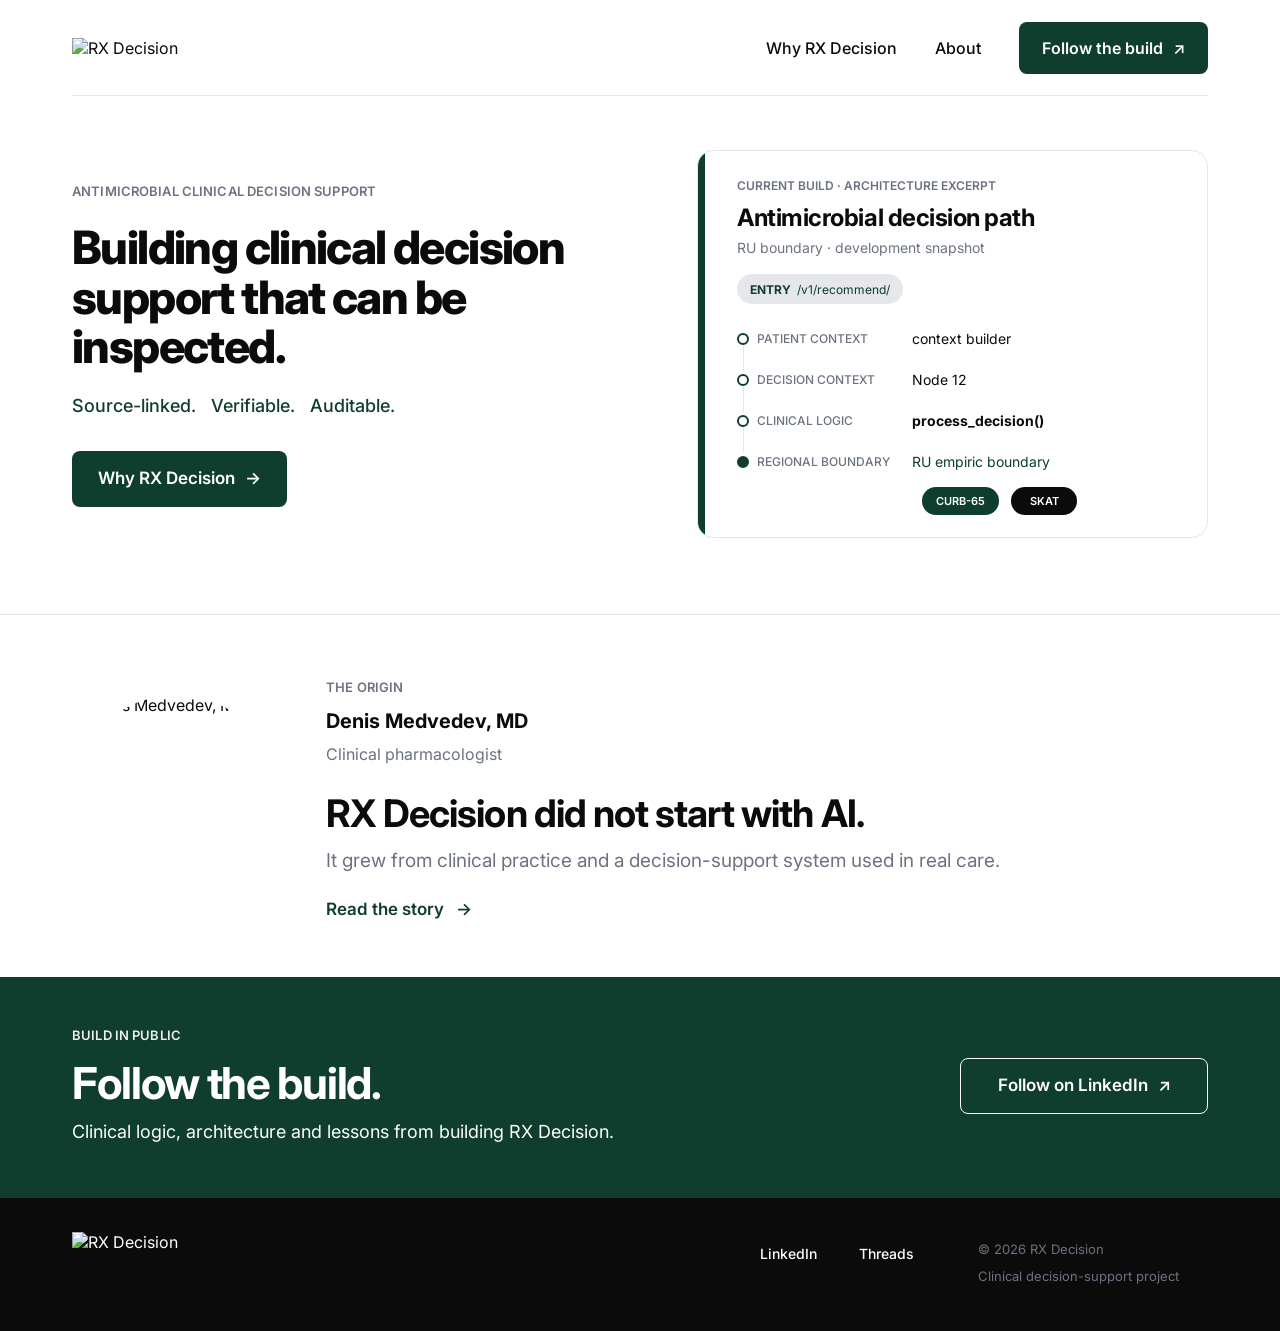
==== index.html @ 5f6d4b1d "fix: wire launch assets for initial Pages deployment" ====
<!doctype html>
<html lang="en">
<head>
  <meta charset="utf-8">
  <meta name="viewport" content="width=device-width, initial-scale=1">
  <title>RX Decision — Antimicrobial Clinical Decision Support</title>
  <meta name="description" content="RX Decision is an antimicrobial clinical decision-support project designed around source-linked, verifiable and auditable clinical logic.">
  <meta name="theme-color" content="#0F3D2E">
  <meta name="robots" content="index,follow">
  <link rel="canonical" href="https://rxdecision.com/">
  <link rel="icon" type="image/svg+xml" href="/assets/favicon.svg">
  <link rel="preconnect" href="https://fonts.googleapis.com">
  <link rel="preconnect" href="https://fonts.gstatic.com" crossorigin>
  <link href="https://fonts.googleapis.com/css2?family=Inter:wght@400;500;600;700;800&display=swap" rel="stylesheet">

  <meta property="og:type" content="website">
  <meta property="og:url" content="https://rxdecision.com/">
  <meta property="og:title" content="RX Decision — Antimicrobial Clinical Decision Support">
  <meta property="og:description" content="Building clinical decision support that can be inspected.">
  <meta name="twitter:card" content="summary">
  <meta name="twitter:title" content="RX Decision">
  <meta name="twitter:description" content="Building clinical decision support that can be inspected.">

  <link rel="stylesheet" href="/styles.css">
</head>
<body>
  <header class="site-header">
    <div class="shell header-inner">
      <a class="brand" href="#top" aria-label="RX Decision home">
        <img src="https://www.figma.com/api/mcp/asset/f1a12586-99de-4b91-afa8-40fd42693d50.svg" alt="RX Decision">
      </a>

      <nav class="desktop-nav" aria-label="Primary navigation">
        <a href="#origin">Why RX Decision</a>
        <a href="#origin">About</a>
        <a class="button button-primary button-nav" href="#follow">Follow the build <span aria-hidden="true">↗</span></a>
      </nav>

      <button class="menu-toggle" type="button" aria-controls="mobile-menu" aria-expanded="false" aria-label="Open menu">
        <span></span><span></span><span></span>
      </button>
    </div>
    <div id="mobile-menu" class="mobile-menu" hidden>
      <a href="#origin">Why RX Decision</a>
      <a href="#origin">About</a>
      <a href="#follow">Follow the build ↗</a>
    </div>
  </header>

  <main id="top">
    <section class="hero">
      <div class="shell hero-grid">
        <div class="hero-copy">
          <p class="eyebrow">ANTIMICROBIAL CLINICAL DECISION SUPPORT</p>
          <h1>Building clinical decision support that can be inspected.</h1>
          <p class="hero-support">Source-linked. <span>Verifiable.</span> <span>Auditable.</span></p>
          <a class="button button-primary" href="#origin">Why RX Decision <span aria-hidden="true">→</span></a>
        </div>

        <aside id="artifact" class="artifact" aria-label="Current build architecture excerpt">
          <div class="artifact-rail" aria-hidden="true"></div>
          <div class="artifact-content">
            <p class="artifact-label">CURRENT BUILD · ARCHITECTURE EXCERPT</p>
            <h2>Antimicrobial decision path</h2>
            <p class="artifact-meta">RU boundary · development snapshot</p>
            <div class="entry-pill"><strong>ENTRY</strong>&nbsp; /v1/recommend/</div>

            <ol class="trace-list">
              <li>
                <span class="trace-dot"></span>
                <span class="trace-key">PATIENT CONTEXT</span>
                <span class="trace-value">context builder</span>
              </li>
              <li>
                <span class="trace-dot"></span>
                <span class="trace-key">DECISION CONTEXT</span>
                <span class="trace-value">Node 12</span>
              </li>
              <li>
                <span class="trace-dot"></span>
                <span class="trace-key">CLINICAL LOGIC</span>
                <span class="trace-value"><strong>process_decision()</strong></span>
              </li>
              <li>
                <span class="trace-dot trace-dot-solid"></span>
                <span class="trace-key">REGIONAL BOUNDARY</span>
                <span class="trace-value trace-value-green">RU empiric boundary</span>
              </li>
            </ol>

            <div class="artifact-tags" aria-label="Clinical logic modules">
              <span class="tag tag-green">CURB-65</span>
              <span class="tag tag-black">SKAT</span>
            </div>
          </div>
        </aside>
      </div>
    </section>

    <section id="origin" class="origin-section">
      <div class="shell origin-grid">
        <div class="portrait-wrap">
          <img src="https://www.figma.com/api/mcp/asset/ad87dbd6-f100-4528-9f9c-fde5d74a8b4c.png" alt="Denis Medvedev, MD" class="portrait">
        </div>
        <div class="origin-copy">
          <p class="eyebrow">THE ORIGIN</p>
          <p class="person-name">Denis Medvedev, MD</p>
          <p class="person-role">Clinical pharmacologist</p>
          <h2>RX Decision did not start with AI.</h2>
          <p class="origin-body">It grew from clinical practice and a decision-support system used in real care.</p>
          <a class="text-link" href="#artifact">Read the story <span aria-hidden="true">→</span></a>
        </div>
      </div>
    </section>

    <section id="follow" class="follow-section">
      <div class="shell follow-grid">
        <div>
          <p class="eyebrow eyebrow-light">BUILD IN PUBLIC</p>
          <h2>Follow the build.</h2>
          <p>Clinical logic, architecture and lessons from building RX Decision.</p>
        </div>
        <div class="follow-action">
          <a class="button button-outline" href="https://www.linkedin.com/in/drdenismedvedev" target="_blank" rel="noopener noreferrer">Follow on LinkedIn <span aria-hidden="true">↗</span></a>
        </div>
      </div>
    </section>
  </main>

  <footer class="site-footer">
    <div class="shell footer-grid">
      <a class="footer-brand" href="#top" aria-label="RX Decision home">
        <img src="https://www.figma.com/api/mcp/asset/9e793844-9903-470f-9f24-0e7042da6a22.svg" alt="RX Decision">
      </a>
      <div class="footer-links">
        <a href="https://www.linkedin.com/in/drdenismedvedev" target="_blank" rel="noopener noreferrer">LinkedIn</a>
        <a href="https://www.threads.net/@drdenismedvedev" target="_blank" rel="noopener noreferrer">Threads</a>
      </div>
      <div class="footer-meta">
        <p>© 2026 RX Decision</p>
        <p>Clinical decision-support project</p>
      </div>
    </div>
  </footer>

  <script src="/script.js"></script>
</body>
</html>
---- styles.css ----
:root {
  --green: #0F3D2E;
  --black: #0B0B0B;
  --cool-gray: #6B7280;
  --light-gray: #E5E7EB;
  --white: #FFFFFF;
  --shell: 1296px;
  --page-pad: 72px;
}

* { box-sizing: border-box; }
html { scroll-behavior: smooth; }
body {
  margin: 0;
  color: var(--black);
  background: var(--white);
  font-family: "Inter", Arial, sans-serif;
  -webkit-font-smoothing: antialiased;
  text-rendering: optimizeLegibility;
}
a { color: inherit; text-decoration: none; }
img { display: block; max-width: 100%; }
button, a { -webkit-tap-highlight-color: transparent; }

.shell {
  width: min(calc(100% - (var(--page-pad) * 2)), var(--shell));
  margin: 0 auto;
}

.site-header { background: var(--white); }
.header-inner {
  height: 96px;
  display: flex;
  align-items: center;
  justify-content: space-between;
  border-bottom: 1px solid var(--light-gray);
}
.brand img { width: 240px; height: auto; }
.desktop-nav { display: flex; align-items: center; gap: 38px; font-size: 16px; font-weight: 500; }
.desktop-nav > a:not(.button) { transition: color .2s ease; }
.desktop-nav > a:not(.button):hover { color: var(--green); }

.button {
  display: inline-flex;
  align-items: center;
  justify-content: center;
  gap: 10px;
  min-height: 56px;
  padding: 0 26px;
  border-radius: 8px;
  font-size: 17px;
  font-weight: 600;
  line-height: 1;
  transition: transform .18s ease, background .18s ease, color .18s ease, border-color .18s ease;
}
.button:hover { transform: translateY(-1px); }
.button-primary { background: var(--green); color: var(--white); }
.button-primary:hover { background: #0B3225; }
.button-nav { min-height: 52px; padding-inline: 23px; font-size: 16px; }
.button-outline { border: 1px solid var(--white); color: var(--white); min-width: 248px; }
.button-outline:hover { color: var(--green); background: var(--white); }

.menu-toggle, .mobile-menu { display: none; }

.hero { padding: 54px 0 76px; }
.hero-grid {
  display: grid;
  grid-template-columns: 1.04fr .96fr;
  gap: 72px;
  align-items: center;
}
.eyebrow {
  margin: 0 0 22px;
  color: var(--cool-gray);
  font-size: 13px;
  line-height: 20px;
  font-weight: 600;
  letter-spacing: .01em;
}
.hero-copy h1 {
  max-width: 690px;
  margin: 0 0 20px;
  font-size: clamp(46px, 3.45vw, 50px);
  line-height: 1.08;
  letter-spacing: -0.035em;
  font-weight: 800;
}
.hero-support {
  margin: 0 0 30px;
  color: var(--green);
  font-size: 18px;
  line-height: 1.6;
  font-weight: 500;
}
.hero-support span { margin-left: 10px; }

.artifact {
  position: relative;
  min-height: 330px;
  border: 1px solid var(--light-gray);
  border-radius: 16px;
  background: var(--white);
  overflow: hidden;
}
.artifact-rail { position: absolute; inset: 0 auto 0 0; width: 7px; background: var(--green); border-radius: 7px; }
.artifact-content { padding: 26px 32px 22px; margin-left: 7px; }
.artifact-label { margin: 0 0 8px; color: var(--cool-gray); font-size: 12px; line-height: 18px; font-weight: 600; }
.artifact h2 { margin: 0 0 5px; font-size: 24px; line-height: 1.25; letter-spacing: -0.02em; }
.artifact-meta { margin: 0 0 16px; color: var(--cool-gray); font-size: 14px; line-height: 20px; }
.entry-pill {
  display: inline-flex;
  align-items: center;
  min-height: 30px;
  padding: 0 13px;
  background: var(--light-gray);
  color: var(--green);
  border-radius: 999px;
  font-size: 12px;
  margin-bottom: 14px;
}
.trace-list { list-style: none; padding: 0; margin: 0; }
.trace-list li {
  position: relative;
  display: grid;
  grid-template-columns: 20px 155px 1fr;
  align-items: center;
  min-height: 41px;
}
.trace-list li:not(:last-child)::before {
  content: "";
  position: absolute;
  left: 6px;
  top: 27px;
  width: 1px;
  height: 26px;
  background: var(--light-gray);
}
.trace-dot {
  width: 12px; height: 12px;
  border: 2px solid var(--green);
  border-radius: 50%;
  background: var(--white);
}
.trace-dot-solid { background: var(--green); }
.trace-key { color: var(--cool-gray); font-size: 12px; font-weight: 500; }
.trace-value { font-size: 14px; line-height: 20px; }
.trace-value-green { color: var(--green); }
.artifact-tags { display: flex; gap: 12px; margin: 5px 0 0 185px; }
.tag { display: inline-flex; min-width: 66px; height: 28px; align-items: center; justify-content: center; padding: 0 14px; border-radius: 999px; color: #fff; font-size: 11px; font-weight: 600; }
.tag-green { background: var(--green); }
.tag-black { background: var(--black); }

.origin-section { border-top: 1px solid var(--light-gray); padding: 62px 0 56px; }
.origin-grid { display: grid; grid-template-columns: 208px 1fr; gap: 46px; align-items: center; }
.portrait { width: 208px; height: 208px; border-radius: 50%; object-fit: cover; }
.origin-copy .eyebrow { margin-bottom: 10px; }
.person-name { margin: 0 0 7px; font-size: 20px; line-height: 28px; font-weight: 700; }
.person-role { margin: 0 0 25px; color: var(--cool-gray); font-size: 16px; line-height: 24px; }
.origin-copy h2 { margin: 0 0 10px; font-size: 38px; line-height: 1.18; letter-spacing: -0.025em; }
.origin-body { margin: 0 0 22px; color: var(--cool-gray); font-size: 19px; line-height: 1.55; }
.text-link { color: var(--green); font-size: 17px; line-height: 24px; font-weight: 600; }
.text-link span { margin-left: 8px; }

.follow-section { background: var(--green); color: var(--white); padding: 48px 0 52px; }
.follow-grid { display: grid; grid-template-columns: 1fr auto; align-items: center; gap: 50px; }
.eyebrow-light { color: var(--white); opacity: .92; margin-bottom: 12px; }
.follow-section h2 { margin: 0 0 8px; font-size: 44px; line-height: 1.2; letter-spacing: -0.03em; }
.follow-section p:not(.eyebrow) { margin: 0; font-size: 18px; line-height: 28px; }

.site-footer { background: var(--black); color: var(--white); padding: 34px 0 38px; }
.footer-grid { display: grid; grid-template-columns: 1fr auto auto; align-items: start; gap: 64px; }
.footer-brand img { width: 220px; height: auto; }
.footer-links { display: flex; gap: 42px; padding-top: 13px; font-size: 14px; font-weight: 500; }
.footer-meta { padding-top: 7px; min-width: 230px; }
.footer-meta p { margin: 0 0 7px; color: var(--cool-gray); font-size: 13px; line-height: 20px; }

@media (max-width: 1100px) {
  :root { --page-pad: 40px; }
  .hero-grid { gap: 42px; }
  .hero-copy h1 { font-size: 46px; }
  .trace-list li { grid-template-columns: 20px 132px 1fr; }
  .artifact-tags { margin-left: 152px; }
  .desktop-nav { gap: 24px; }
}

@media (max-width: 820px) {
  :root { --page-pad: 22px; }
  .header-inner { height: 78px; }
  .brand img { width: 176px; }
  .desktop-nav { display: none; }
  .menu-toggle {
    display: inline-flex;
    width: 42px; height: 42px;
    padding: 11px;
    border: 0;
    border-radius: 8px;
    background: transparent;
    flex-direction: column;
    justify-content: center;
    gap: 5px;
  }
  .menu-toggle span { display: block; width: 20px; height: 2px; background: var(--black); }
  .mobile-menu {
    position: absolute;
    z-index: 20;
    left: 0; right: 0;
    display: grid;
    gap: 0;
    background: var(--white);
    border-bottom: 1px solid var(--light-gray);
    box-shadow: 0 16px 32px rgba(11,11,11,.08);
  }
  .mobile-menu[hidden] { display: none; }
  .mobile-menu a { padding: 18px 22px; border-top: 1px solid var(--light-gray); font-size: 16px; font-weight: 600; }

  .hero { padding: 42px 0 54px; }
  .hero-grid { grid-template-columns: 1fr; gap: 42px; }
  .hero-copy h1 { font-size: clamp(40px, 11.4vw, 50px); max-width: 680px; }
  .hero-support { font-size: 17px; }
  .artifact { min-height: auto; }
  .artifact-content { padding: 24px 26px 24px; }

  .origin-section { padding: 50px 0; }
  .origin-grid { grid-template-columns: 132px 1fr; gap: 28px; align-items: start; }
  .portrait { width: 132px; height: 132px; }
  .origin-copy h2 { font-size: 34px; }
  .origin-body { font-size: 17px; }

  .follow-grid { grid-template-columns: 1fr; gap: 26px; }
  .follow-action { justify-self: start; }
  .footer-grid { grid-template-columns: 1fr; gap: 28px; }
  .footer-links { padding-top: 0; }
  .footer-meta { padding-top: 0; }
}

@media (max-width: 520px) {
  :root { --page-pad: 20px; }
  .site-header { position: relative; }
  .hero { padding: 36px 0 48px; }
  .eyebrow { margin-bottom: 16px; font-size: 11px; line-height: 18px; }
  .hero-copy h1 { font-size: 40px; line-height: 1.1; letter-spacing: -0.035em; margin-bottom: 16px; }
  .hero-support { display: flex; flex-wrap: wrap; gap: 5px 10px; margin-bottom: 26px; font-size: 16px; line-height: 1.4; }
  .hero-support span { margin-left: 0; }
  .button { min-height: 52px; padding-inline: 22px; font-size: 16px; }

  .artifact { border-radius: 14px; }
  .artifact-content { padding: 22px 18px 20px 23px; }
  .artifact h2 { font-size: 22px; }
  .artifact-meta { font-size: 13px; }
  .trace-list li { grid-template-columns: 18px 112px 1fr; min-height: 46px; }
  .trace-key { font-size: 10px; }
  .trace-value { font-size: 12px; }
  .artifact-tags { margin-left: 130px; gap: 8px; }
  .tag { min-width: 58px; height: 26px; padding-inline: 12px; font-size: 10px; }

  .origin-grid { grid-template-columns: 1fr; gap: 22px; }
  .portrait { width: 136px; height: 136px; }
  .person-name { font-size: 18px; }
  .person-role { margin-bottom: 20px; }
  .origin-copy h2 { font-size: 32px; line-height: 1.18; }
  .origin-body { font-size: 16px; line-height: 1.55; }

  .follow-section { padding: 42px 0 46px; }
  .follow-section h2 { font-size: 38px; }
  .follow-section p:not(.eyebrow) { font-size: 16px; line-height: 25px; }
  .button-outline { min-width: 0; }

  .site-footer { padding: 30px 0 34px; }
  .footer-brand img { width: 190px; }
  .footer-links { gap: 28px; }
}

@media (prefers-reduced-motion: reduce) {
  html { scroll-behavior: auto; }
  *, *::before, *::after { transition-duration: .01ms !important; animation-duration: .01ms !important; }
}
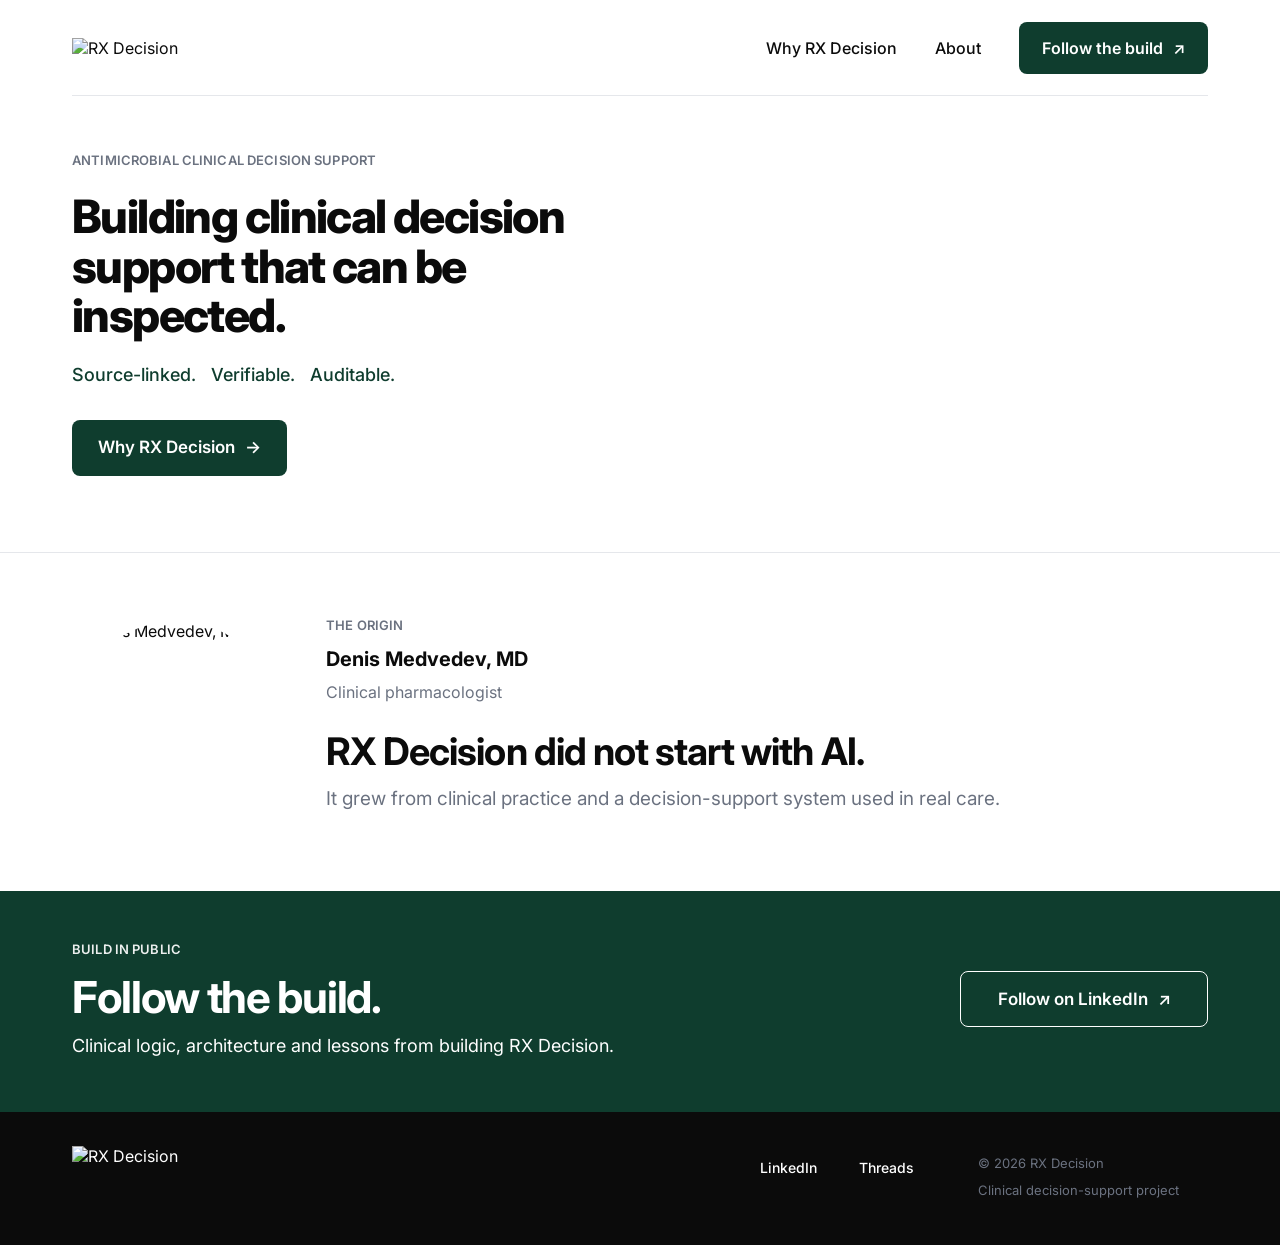
==== commit 17a8d9ac: "refactor: remove internal architecture path from public landing" ====
--- a/index.html
+++ b/index.html
@@ -56,44 +56,6 @@
           <p class="hero-support">Source-linked. <span>Verifiable.</span> <span>Auditable.</span></p>
           <a class="button button-primary" href="#origin">Why RX Decision <span aria-hidden="true">→</span></a>
         </div>
-
-        <aside id="artifact" class="artifact" aria-label="Current build architecture excerpt">
-          <div class="artifact-rail" aria-hidden="true"></div>
-          <div class="artifact-content">
-            <p class="artifact-label">CURRENT BUILD · ARCHITECTURE EXCERPT</p>
-            <h2>Antimicrobial decision path</h2>
-            <p class="artifact-meta">RU boundary · development snapshot</p>
-            <div class="entry-pill"><strong>ENTRY</strong>&nbsp; /v1/recommend/</div>
-
-            <ol class="trace-list">
-              <li>
-                <span class="trace-dot"></span>
-                <span class="trace-key">PATIENT CONTEXT</span>
-                <span class="trace-value">context builder</span>
-              </li>
-              <li>
-                <span class="trace-dot"></span>
-                <span class="trace-key">DECISION CONTEXT</span>
-                <span class="trace-value">Node 12</span>
-              </li>
-              <li>
-                <span class="trace-dot"></span>
-                <span class="trace-key">CLINICAL LOGIC</span>
-                <span class="trace-value"><strong>process_decision()</strong></span>
-              </li>
-              <li>
-                <span class="trace-dot trace-dot-solid"></span>
-                <span class="trace-key">REGIONAL BOUNDARY</span>
-                <span class="trace-value trace-value-green">RU empiric boundary</span>
-              </li>
-            </ol>
-
-            <div class="artifact-tags" aria-label="Clinical logic modules">
-              <span class="tag tag-green">CURB-65</span>
-              <span class="tag tag-black">SKAT</span>
-            </div>
-          </div>
-        </aside>
       </div>
     </section>
 
@@ -108,7 +70,6 @@
           <p class="person-role">Clinical pharmacologist</p>
           <h2>RX Decision did not start with AI.</h2>
           <p class="origin-body">It grew from clinical practice and a decision-support system used in real care.</p>
-          <a class="text-link" href="#artifact">Read the story <span aria-hidden="true">→</span></a>
         </div>
       </div>
     </section>
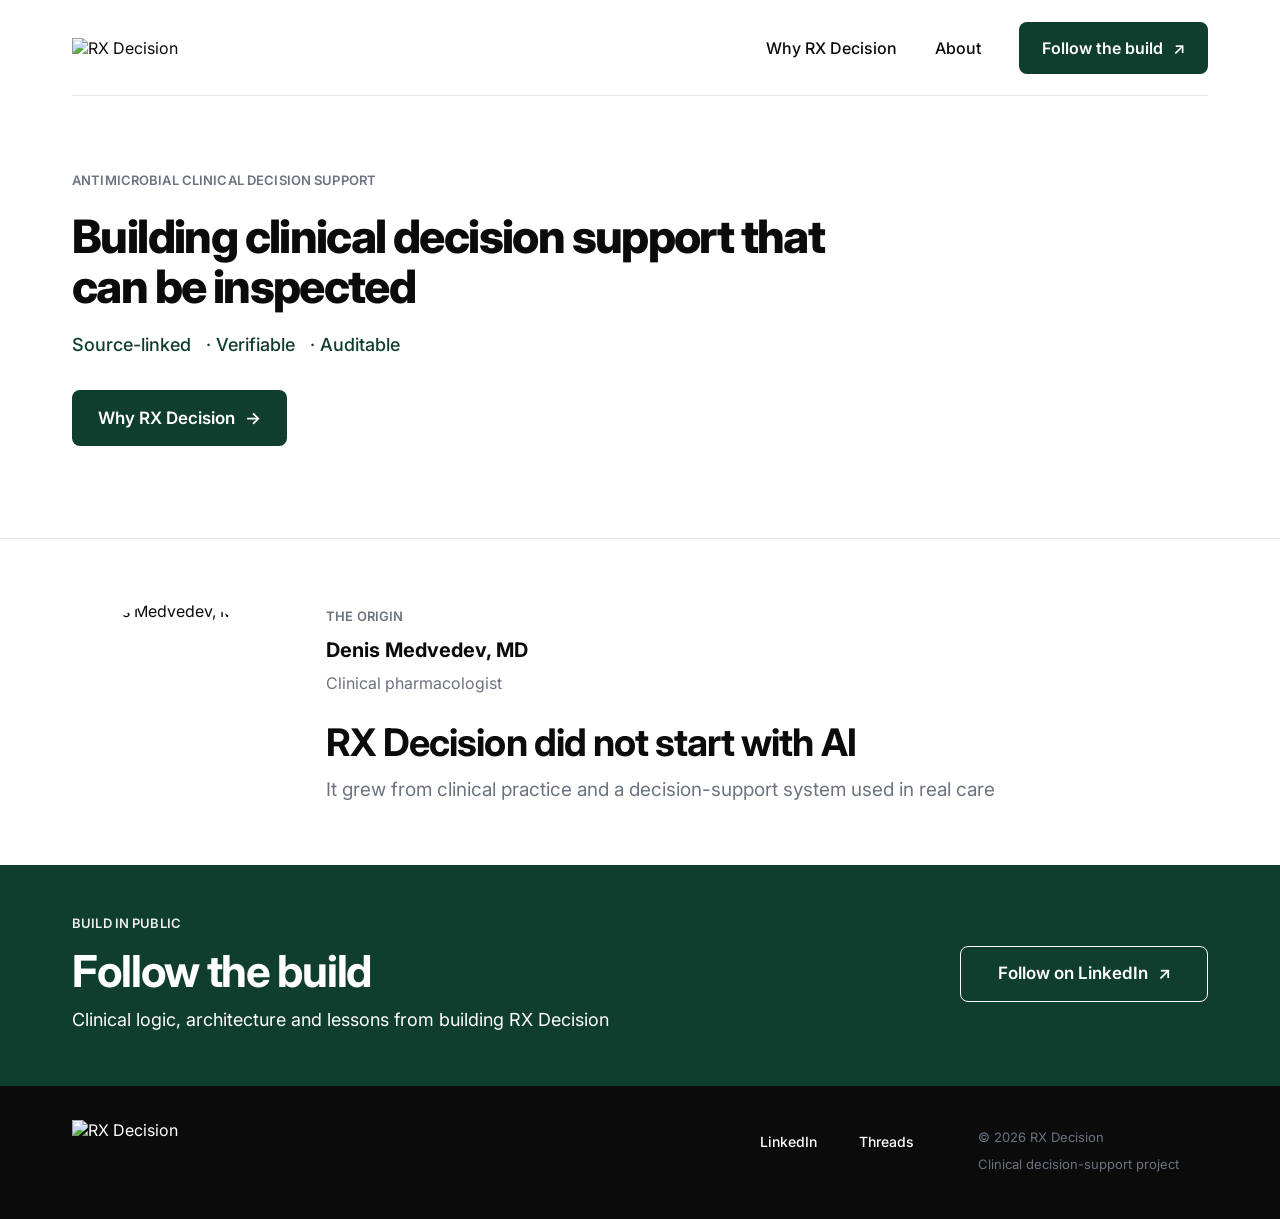
==== commit 94bd8adb: "style: remove terminal punctuation from landing copy" ====
--- a/index.html
+++ b/index.html
@@ -52,8 +52,8 @@
       <div class="shell hero-grid">
         <div class="hero-copy">
           <p class="eyebrow">ANTIMICROBIAL CLINICAL DECISION SUPPORT</p>
-          <h1>Building clinical decision support that can be inspected.</h1>
-          <p class="hero-support">Source-linked. <span>Verifiable.</span> <span>Auditable.</span></p>
+          <h1>Building clinical decision support that can be inspected</h1>
+          <p class="hero-support">Source-linked <span>· Verifiable</span> <span>· Auditable</span></p>
           <a class="button button-primary" href="#origin">Why RX Decision <span aria-hidden="true">→</span></a>
         </div>
       </div>
@@ -68,8 +68,8 @@
           <p class="eyebrow">THE ORIGIN</p>
           <p class="person-name">Denis Medvedev, MD</p>
           <p class="person-role">Clinical pharmacologist</p>
-          <h2>RX Decision did not start with AI.</h2>
-          <p class="origin-body">It grew from clinical practice and a decision-support system used in real care.</p>
+          <h2>RX Decision did not start with AI</h2>
+          <p class="origin-body">It grew from clinical practice and a decision-support system used in real care</p>
         </div>
       </div>
     </section>
@@ -78,8 +78,8 @@
       <div class="shell follow-grid">
         <div>
           <p class="eyebrow eyebrow-light">BUILD IN PUBLIC</p>
-          <h2>Follow the build.</h2>
-          <p>Clinical logic, architecture and lessons from building RX Decision.</p>
+          <h2>Follow the build</h2>
+          <p>Clinical logic, architecture and lessons from building RX Decision</p>
         </div>
         <div class="follow-action">
           <a class="button button-outline" href="https://www.linkedin.com/in/drdenismedvedev" target="_blank" rel="noopener noreferrer">Follow on LinkedIn <span aria-hidden="true">↗</span></a>
--- a/styles.css
+++ b/styles.css
@@ -62,13 +62,9 @@
 
 .menu-toggle, .mobile-menu { display: none; }
 
-.hero { padding: 54px 0 76px; }
-.hero-grid {
-  display: grid;
-  grid-template-columns: 1.04fr .96fr;
-  gap: 72px;
-  align-items: center;
-}
+.hero { padding: 74px 0 92px; }
+.hero-grid { display: block; }
+.hero-copy { max-width: 850px; }
 .eyebrow {
   margin: 0 0 22px;
   color: var(--cool-gray);
@@ -78,7 +74,7 @@
   letter-spacing: .01em;
 }
 .hero-copy h1 {
-  max-width: 690px;
+  max-width: 820px;
   margin: 0 0 20px;
   font-size: clamp(46px, 3.45vw, 50px);
   line-height: 1.08;
@@ -94,62 +90,6 @@
 }
 .hero-support span { margin-left: 10px; }
 
-.artifact {
-  position: relative;
-  min-height: 330px;
-  border: 1px solid var(--light-gray);
-  border-radius: 16px;
-  background: var(--white);
-  overflow: hidden;
-}
-.artifact-rail { position: absolute; inset: 0 auto 0 0; width: 7px; background: var(--green); border-radius: 7px; }
-.artifact-content { padding: 26px 32px 22px; margin-left: 7px; }
-.artifact-label { margin: 0 0 8px; color: var(--cool-gray); font-size: 12px; line-height: 18px; font-weight: 600; }
-.artifact h2 { margin: 0 0 5px; font-size: 24px; line-height: 1.25; letter-spacing: -0.02em; }
-.artifact-meta { margin: 0 0 16px; color: var(--cool-gray); font-size: 14px; line-height: 20px; }
-.entry-pill {
-  display: inline-flex;
-  align-items: center;
-  min-height: 30px;
-  padding: 0 13px;
-  background: var(--light-gray);
-  color: var(--green);
-  border-radius: 999px;
-  font-size: 12px;
-  margin-bottom: 14px;
-}
-.trace-list { list-style: none; padding: 0; margin: 0; }
-.trace-list li {
-  position: relative;
-  display: grid;
-  grid-template-columns: 20px 155px 1fr;
-  align-items: center;
-  min-height: 41px;
-}
-.trace-list li:not(:last-child)::before {
-  content: "";
-  position: absolute;
-  left: 6px;
-  top: 27px;
-  width: 1px;
-  height: 26px;
-  background: var(--light-gray);
-}
-.trace-dot {
-  width: 12px; height: 12px;
-  border: 2px solid var(--green);
-  border-radius: 50%;
-  background: var(--white);
-}
-.trace-dot-solid { background: var(--green); }
-.trace-key { color: var(--cool-gray); font-size: 12px; font-weight: 500; }
-.trace-value { font-size: 14px; line-height: 20px; }
-.trace-value-green { color: var(--green); }
-.artifact-tags { display: flex; gap: 12px; margin: 5px 0 0 185px; }
-.tag { display: inline-flex; min-width: 66px; height: 28px; align-items: center; justify-content: center; padding: 0 14px; border-radius: 999px; color: #fff; font-size: 11px; font-weight: 600; }
-.tag-green { background: var(--green); }
-.tag-black { background: var(--black); }
-
 .origin-section { border-top: 1px solid var(--light-gray); padding: 62px 0 56px; }
 .origin-grid { display: grid; grid-template-columns: 208px 1fr; gap: 46px; align-items: center; }
 .portrait { width: 208px; height: 208px; border-radius: 50%; object-fit: cover; }
@@ -157,9 +97,7 @@
 .person-name { margin: 0 0 7px; font-size: 20px; line-height: 28px; font-weight: 700; }
 .person-role { margin: 0 0 25px; color: var(--cool-gray); font-size: 16px; line-height: 24px; }
 .origin-copy h2 { margin: 0 0 10px; font-size: 38px; line-height: 1.18; letter-spacing: -0.025em; }
-.origin-body { margin: 0 0 22px; color: var(--cool-gray); font-size: 19px; line-height: 1.55; }
-.text-link { color: var(--green); font-size: 17px; line-height: 24px; font-weight: 600; }
-.text-link span { margin-left: 8px; }
+.origin-body { margin: 0; color: var(--cool-gray); font-size: 19px; line-height: 1.55; }
 
 .follow-section { background: var(--green); color: var(--white); padding: 48px 0 52px; }
 .follow-grid { display: grid; grid-template-columns: 1fr auto; align-items: center; gap: 50px; }
@@ -176,10 +114,7 @@
 
 @media (max-width: 1100px) {
   :root { --page-pad: 40px; }
-  .hero-grid { gap: 42px; }
   .hero-copy h1 { font-size: 46px; }
-  .trace-list li { grid-template-columns: 20px 132px 1fr; }
-  .artifact-tags { margin-left: 152px; }
   .desktop-nav { gap: 24px; }
 }
 
@@ -213,12 +148,9 @@
   .mobile-menu[hidden] { display: none; }
   .mobile-menu a { padding: 18px 22px; border-top: 1px solid var(--light-gray); font-size: 16px; font-weight: 600; }
 
-  .hero { padding: 42px 0 54px; }
-  .hero-grid { grid-template-columns: 1fr; gap: 42px; }
+  .hero { padding: 48px 0 62px; }
   .hero-copy h1 { font-size: clamp(40px, 11.4vw, 50px); max-width: 680px; }
   .hero-support { font-size: 17px; }
-  .artifact { min-height: auto; }
-  .artifact-content { padding: 24px 26px 24px; }
 
   .origin-section { padding: 50px 0; }
   .origin-grid { grid-template-columns: 132px 1fr; gap: 28px; align-items: start; }
@@ -236,25 +168,15 @@
 @media (max-width: 520px) {
   :root { --page-pad: 20px; }
   .site-header { position: relative; }
-  .hero { padding: 36px 0 48px; }
+  .hero { padding: 38px 0 50px; }
   .eyebrow { margin-bottom: 16px; font-size: 11px; line-height: 18px; }
   .hero-copy h1 { font-size: 40px; line-height: 1.1; letter-spacing: -0.035em; margin-bottom: 16px; }
   .hero-support { display: flex; flex-wrap: wrap; gap: 5px 10px; margin-bottom: 26px; font-size: 16px; line-height: 1.4; }
   .hero-support span { margin-left: 0; }
   .button { min-height: 52px; padding-inline: 22px; font-size: 16px; }
 
-  .artifact { border-radius: 14px; }
-  .artifact-content { padding: 22px 18px 20px 23px; }
-  .artifact h2 { font-size: 22px; }
-  .artifact-meta { font-size: 13px; }
-  .trace-list li { grid-template-columns: 18px 112px 1fr; min-height: 46px; }
-  .trace-key { font-size: 10px; }
-  .trace-value { font-size: 12px; }
-  .artifact-tags { margin-left: 130px; gap: 8px; }
-  .tag { min-width: 58px; height: 26px; padding-inline: 12px; font-size: 10px; }
-
   .origin-grid { grid-template-columns: 1fr; gap: 22px; }
-  .portrait { width: 136px; height: 136px; }
+  .portrait { width: 160px; height: 160px; }
   .person-name { font-size: 18px; }
   .person-role { margin-bottom: 20px; }
   .origin-copy h2 { font-size: 32px; line-height: 1.18; }
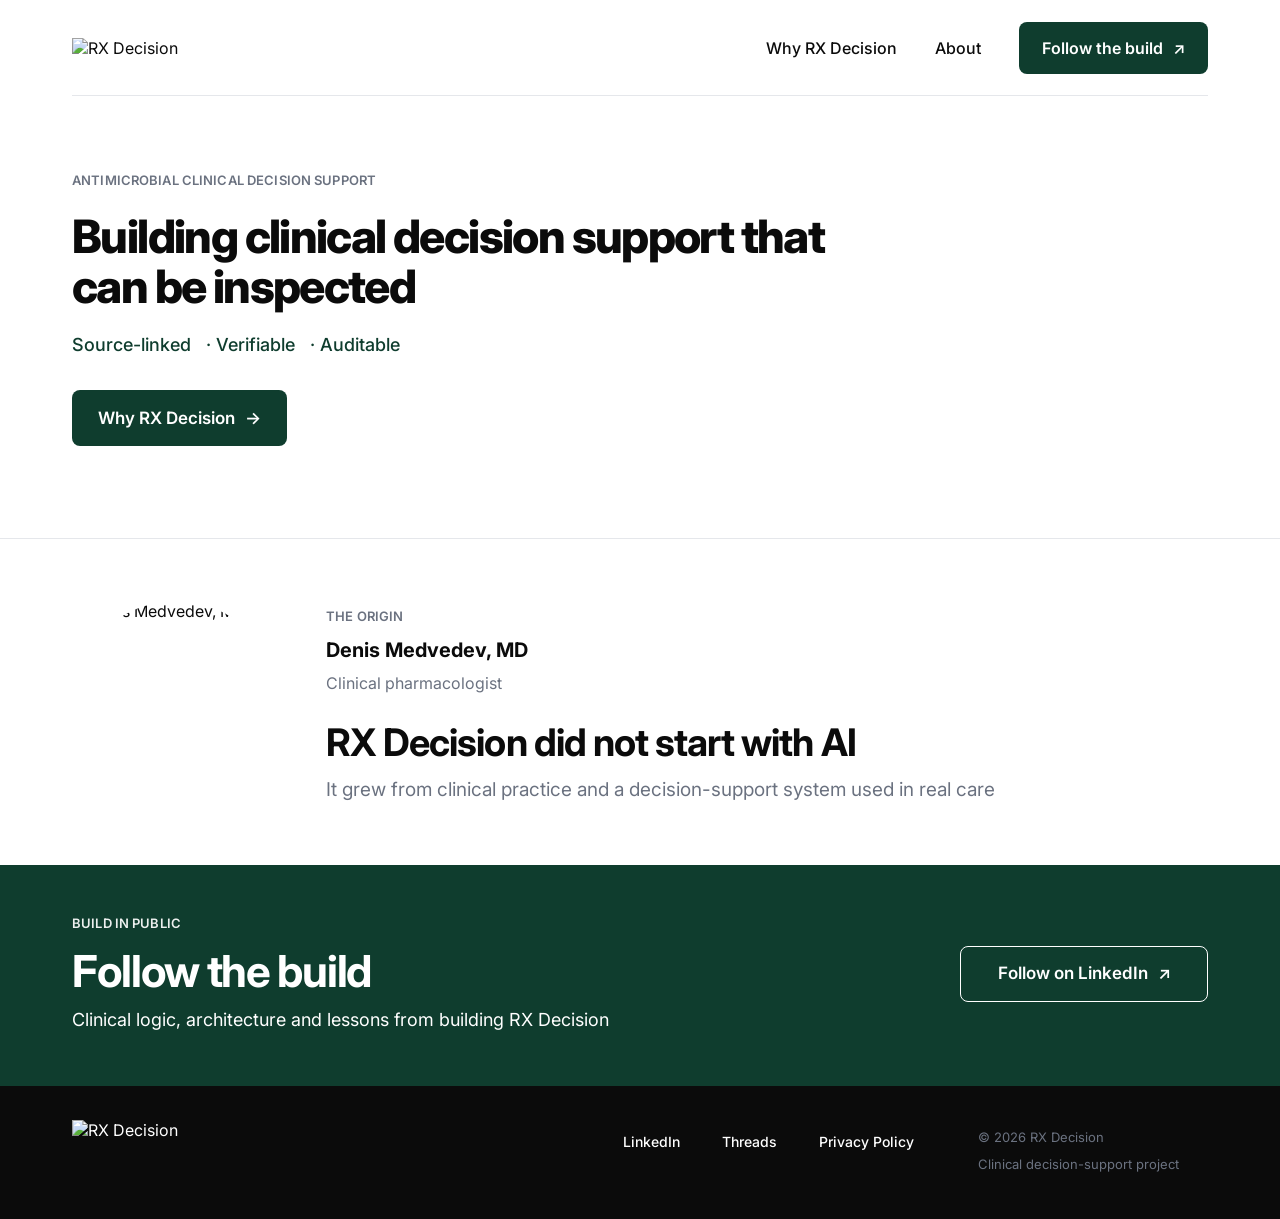
==== commit 9fda31e0: "Link LinkedIn Analytics privacy policy in website footer" ====
--- a/index.html
+++ b/index.html
@@ -96,6 +96,7 @@
       <div class="footer-links">
         <a href="https://www.linkedin.com/in/drdenismedvedev" target="_blank" rel="noopener noreferrer">LinkedIn</a>
         <a href="https://www.threads.net/@drdenismedvedev" target="_blank" rel="noopener noreferrer">Threads</a>
+        <a href="/privacy.html">Privacy Policy</a>
       </div>
       <div class="footer-meta">
         <p>© 2026 RX Decision</p>
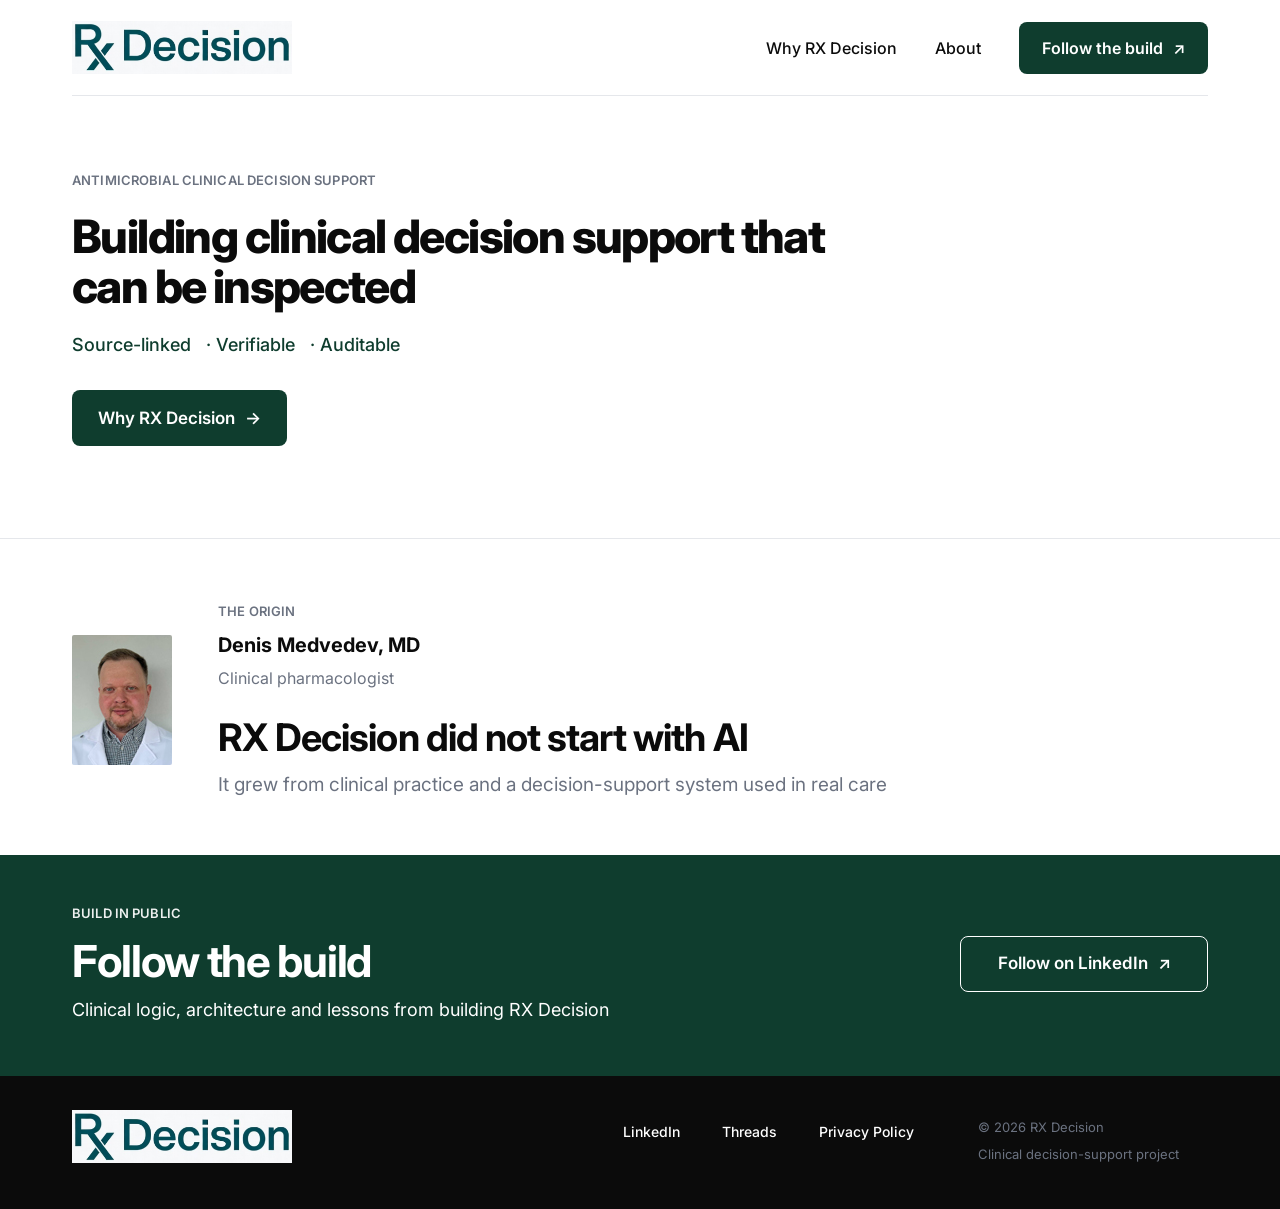
==== commit 9d6fdb82: "fix: restore original local brand artwork and genuine founder portrait" ====
--- a/index.html
+++ b/index.html
@@ -27,7 +27,7 @@
   <header class="site-header">
     <div class="shell header-inner">
       <a class="brand" href="#top" aria-label="RX Decision home">
-        <img src="https://www.figma.com/api/mcp/asset/f1a12586-99de-4b91-afa8-40fd42693d50.svg" alt="RX Decision">
+        <span class="original-logo"><img src="/assets/rx-decision-logo-original.jpg" alt="RX Decision" width="1031" height="1536"></span>
       </a>
 
       <nav class="desktop-nav" aria-label="Primary navigation">
@@ -62,7 +62,7 @@
     <section id="origin" class="origin-section">
       <div class="shell origin-grid">
         <div class="portrait-wrap">
-          <img src="https://www.figma.com/api/mcp/asset/ad87dbd6-f100-4528-9f9c-fde5d74a8b4c.png" alt="Denis Medvedev, MD" class="portrait">
+          <img src="/assets/denis-medvedev.jpg" alt="Denis Medvedev, MD" class="portrait" width="100" height="130" loading="lazy" decoding="async">
         </div>
         <div class="origin-copy">
           <p class="eyebrow">THE ORIGIN</p>
@@ -91,7 +91,7 @@
   <footer class="site-footer">
     <div class="shell footer-grid">
       <a class="footer-brand" href="#top" aria-label="RX Decision home">
-        <img src="https://www.figma.com/api/mcp/asset/9e793844-9903-470f-9f24-0e7042da6a22.svg" alt="RX Decision">
+        <span class="original-logo"><img src="/assets/rx-decision-logo-original.jpg" alt="RX Decision" width="1031" height="1536"></span>
       </a>
       <div class="footer-links">
         <a href="https://www.linkedin.com/in/drdenismedvedev" target="_blank" rel="noopener noreferrer">LinkedIn</a>
--- a/styles.css
+++ b/styles.css
@@ -196,3 +196,11 @@
   html { scroll-behavior: auto; }
   *, *::before, *::after { transition-duration: .01ms !important; animation-duration: .01ms !important; }
 }
+
+/* Show the original uploaded artwork without changing its pixels or colours. */
+.original-logo { position: relative; display: block; overflow: hidden; width: 220px; aspect-ratio: 855 / 205; }
+.original-logo img { position: absolute; width: 120.585%; max-width: none; height: auto; left: -10.292%; top: -331.707%; }
+.footer-brand .original-logo { background: var(--white); }
+.portrait { width: 100px; height: 130px; border-radius: 2px; object-fit: contain; }
+@media (min-width: 521px) { .origin-grid { grid-template-columns: 100px 1fr; } }
+@media (max-width: 820px) { .brand .original-logo { width: 176px; } }
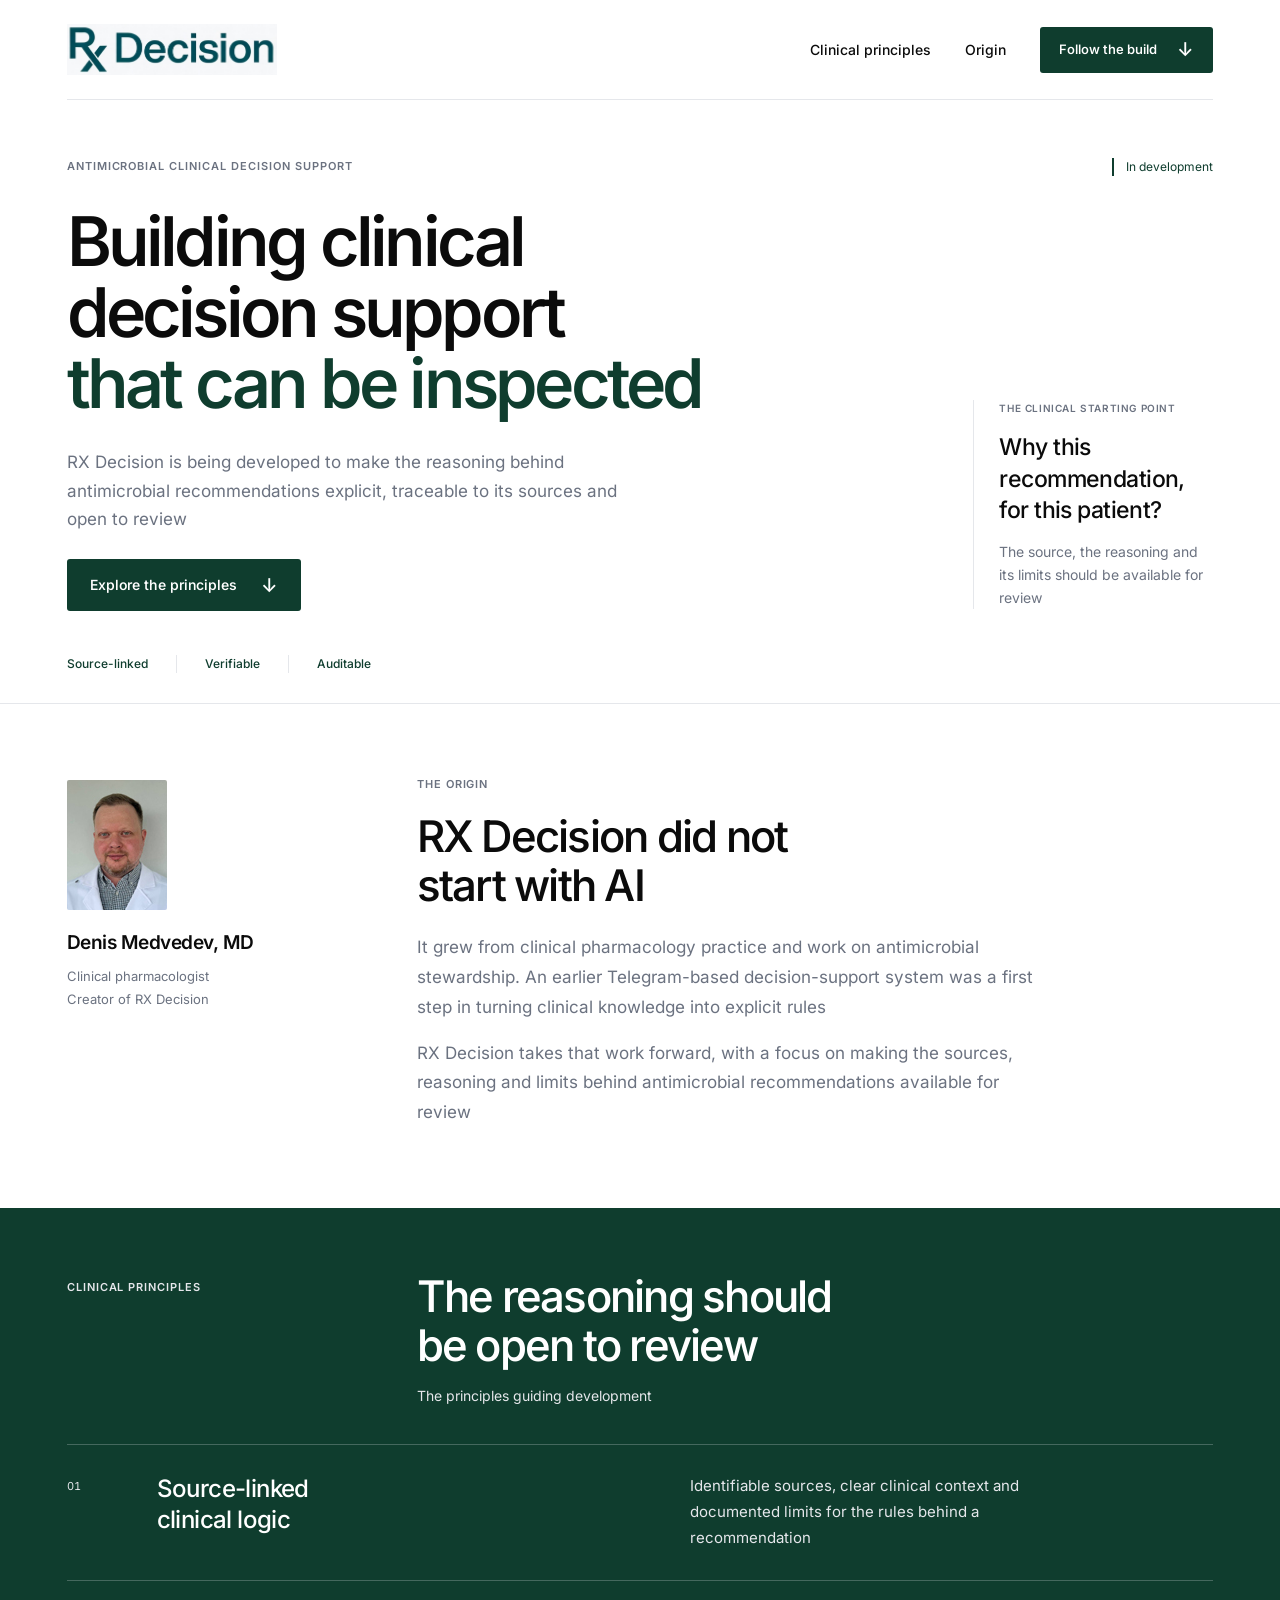
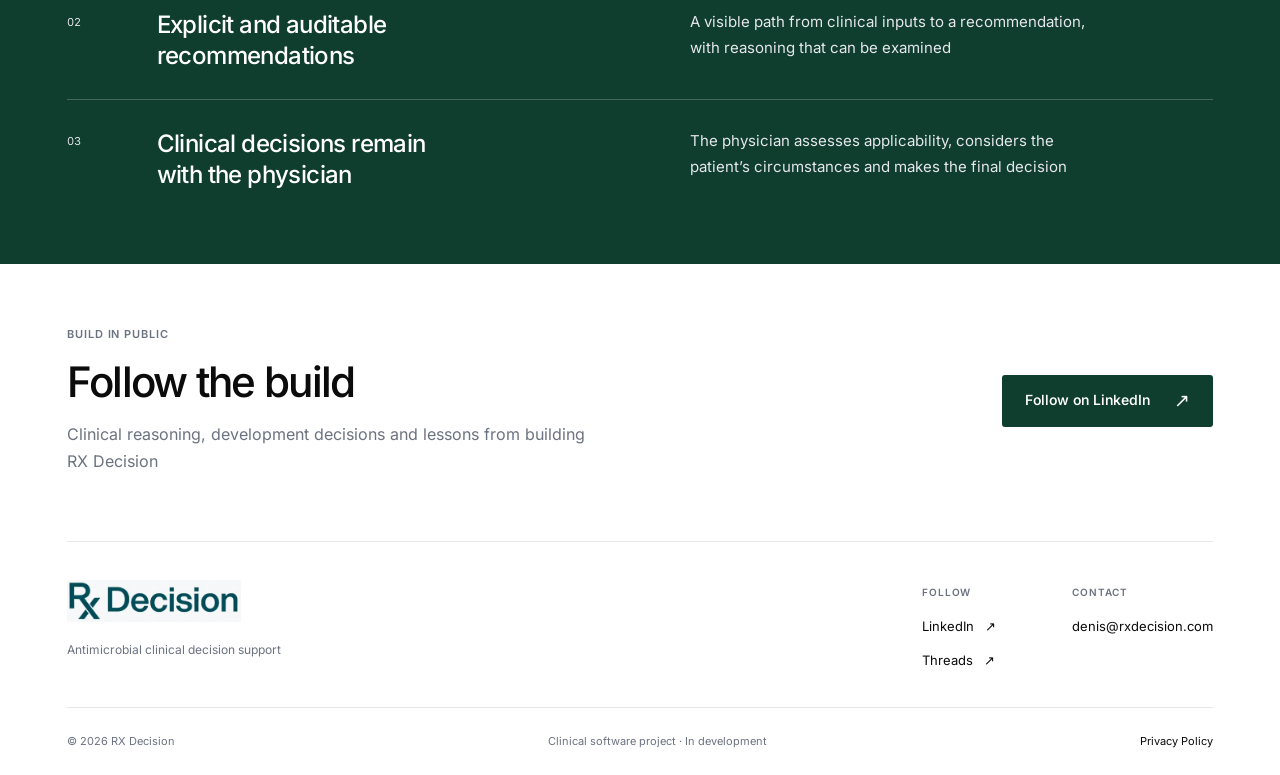
==== commit 6f015ef5: "Redesign RX Decision within original brand and preserve analytics privacy text" ====
--- a/index.html
+++ b/index.html
@@ -4,107 +4,150 @@
   <meta charset="utf-8">
   <meta name="viewport" content="width=device-width, initial-scale=1">
   <title>RX Decision — Antimicrobial Clinical Decision Support</title>
-  <meta name="description" content="RX Decision is an antimicrobial clinical decision-support project designed around source-linked, verifiable and auditable clinical logic.">
+  <meta name="description" content="RX Decision is an antimicrobial clinical decision-support project in development. Source-linked clinical logic, explicit reasoning and decisions that remain with the physician.">
   <meta name="theme-color" content="#0F3D2E">
   <meta name="robots" content="index,follow">
   <link rel="canonical" href="https://rxdecision.com/">
   <link rel="icon" type="image/svg+xml" href="/assets/favicon.svg">
-  <link rel="preconnect" href="https://fonts.googleapis.com">
-  <link rel="preconnect" href="https://fonts.gstatic.com" crossorigin>
-  <link href="https://fonts.googleapis.com/css2?family=Inter:wght@400;500;600;700;800&display=swap" rel="stylesheet">
-
+  <link rel="preload" href="/assets/fonts/inter-latin-variable.woff2" as="font" type="font/woff2" crossorigin>
   <meta property="og:type" content="website">
   <meta property="og:url" content="https://rxdecision.com/">
   <meta property="og:title" content="RX Decision — Antimicrobial Clinical Decision Support">
-  <meta property="og:description" content="Building clinical decision support that can be inspected.">
+  <meta property="og:description" content="Building clinical decision support that can be inspected. A project in development, grounded in clinical pharmacology.">
   <meta name="twitter:card" content="summary">
   <meta name="twitter:title" content="RX Decision">
   <meta name="twitter:description" content="Building clinical decision support that can be inspected.">
-
-  <link rel="stylesheet" href="/styles.css">
+  <link rel="stylesheet" href="./styles.css?v=20261023">
+  <script src="./script.js?v=20261023" defer></script>
 </head>
-<body>
+<body id="top">
+  <a class="skip-link" href="#main-content">Skip to content</a>
   <header class="site-header">
     <div class="shell header-inner">
       <a class="brand" href="#top" aria-label="RX Decision home">
-        <span class="original-logo"><img src="/assets/rx-decision-logo-original.jpg" alt="RX Decision" width="1031" height="1536"></span>
+        <span class="original-logo"><img src="/assets/rx-decision-logo-original.jpg" alt="RX Decision" width="1031" height="1536" decoding="async"></span>
       </a>
-
       <nav class="desktop-nav" aria-label="Primary navigation">
-        <a href="#origin">Why RX Decision</a>
-        <a href="#origin">About</a>
-        <a class="button button-primary button-nav" href="#follow">Follow the build <span aria-hidden="true">↗</span></a>
+        <a href="#principles">Clinical principles</a>
+        <a href="#origin">Origin</a>
+        <a class="button button-primary button-nav" href="#follow">Follow the build <span aria-hidden="true">↓</span></a>
       </nav>
-
-      <button class="menu-toggle" type="button" aria-controls="mobile-menu" aria-expanded="false" aria-label="Open menu">
-        <span></span><span></span><span></span>
+      <button class="menu-toggle" type="button" aria-controls="mobile-menu" aria-expanded="false" aria-label="Open menu" hidden>
+        <span class="menu-label">Menu</span><span class="menu-icon" aria-hidden="true"><span></span><span></span></span>
       </button>
     </div>
-    <div id="mobile-menu" class="mobile-menu" hidden>
-      <a href="#origin">Why RX Decision</a>
-      <a href="#origin">About</a>
-      <a href="#follow">Follow the build ↗</a>
-    </div>
+    <nav id="mobile-menu" class="mobile-menu shell" aria-label="Mobile navigation">
+      <a href="#principles">Clinical principles <span aria-hidden="true">↓</span></a>
+      <a href="#origin">Origin <span aria-hidden="true">↓</span></a>
+      <a href="#follow">Follow the build <span aria-hidden="true">↓</span></a>
+    </nav>
   </header>
 
-  <main id="top">
-    <section class="hero">
-      <div class="shell hero-grid">
-        <div class="hero-copy">
-          <p class="eyebrow">ANTIMICROBIAL CLINICAL DECISION SUPPORT</p>
-          <h1>Building clinical decision support that can be inspected</h1>
-          <p class="hero-support">Source-linked <span>· Verifiable</span> <span>· Auditable</span></p>
-          <a class="button button-primary" href="#origin">Why RX Decision <span aria-hidden="true">→</span></a>
+  <main id="main-content" tabindex="-1">
+    <section class="hero" aria-labelledby="hero-heading">
+      <div class="shell">
+        <div class="hero-intro">
+          <p class="eyebrow">Antimicrobial clinical decision support</p>
+          <p class="development-status">In development</p>
+        </div>
+        <div class="hero-grid">
+          <div class="hero-copy">
+            <h1 id="hero-heading"><span>Building clinical</span> <span>decision support</span> <span class="hero-emphasis">that can be inspected</span></h1>
+            <p class="hero-description">RX Decision is being developed to make the reasoning behind antimicrobial recommendations explicit, traceable to its sources and open to review</p>
+            <a class="button button-primary" href="#principles">Explore the principles <span aria-hidden="true">↓</span></a>
+          </div>
+          <aside class="hero-note" aria-label="The clinical starting point">
+            <p class="eyebrow">The clinical starting point</p>
+            <p class="clinical-question">Why this recommendation,<br>for this patient?</p>
+            <p class="note-body">The source, the reasoning and its limits should be available for review</p>
+          </aside>
+        </div>
+        <p class="hero-signature"><span>Source-linked</span><span>Verifiable</span><span>Auditable</span></p>
+      </div>
+    </section>
+
+    <section id="origin" class="origin-section" aria-labelledby="origin-heading" tabindex="-1">
+      <div class="shell origin-grid">
+        <div class="origin-profile">
+          <img class="portrait" src="/assets/denis-medvedev.jpg" alt="Denis Medvedev, MD" width="100" height="130" loading="lazy" decoding="async">
+          <p class="person-name">Denis Medvedev, MD</p>
+          <p class="person-role">Clinical pharmacologist<br>Creator of RX Decision</p>
+        </div>
+        <div class="origin-copy">
+          <p class="eyebrow">The origin</p>
+          <h2 id="origin-heading">RX Decision did not<br class="wide-break"> start with AI</h2>
+          <p>It grew from clinical pharmacology practice and work on antimicrobial stewardship. An earlier Telegram-based decision-support system was a first step in turning clinical knowledge into explicit rules</p>
+          <p>RX Decision takes that work forward, with a focus on making the sources, reasoning and limits behind antimicrobial recommendations available for review</p>
         </div>
       </div>
     </section>
 
-    <section id="origin" class="origin-section">
-      <div class="shell origin-grid">
-        <div class="portrait-wrap">
-          <img src="/assets/denis-medvedev.jpg" alt="Denis Medvedev, MD" class="portrait" width="100" height="130" loading="lazy" decoding="async">
+    <section id="principles" class="principles-section" aria-labelledby="principles-heading" tabindex="-1">
+      <div class="shell">
+        <div class="principles-header">
+          <p class="eyebrow eyebrow-light">Clinical principles</p>
+          <div>
+            <h2 id="principles-heading">The reasoning should<br class="wide-break"> be open to review</h2>
+            <p class="principles-intro">The principles guiding development</p>
+          </div>
         </div>
-        <div class="origin-copy">
-          <p class="eyebrow">THE ORIGIN</p>
-          <p class="person-name">Denis Medvedev, MD</p>
-          <p class="person-role">Clinical pharmacologist</p>
-          <h2>RX Decision did not start with AI</h2>
-          <p class="origin-body">It grew from clinical practice and a decision-support system used in real care</p>
-        </div>
+        <ol class="principles-list">
+          <li>
+            <span class="principle-number" aria-hidden="true">01</span>
+            <h3>Source-linked<br class="wide-break"> clinical logic</h3>
+            <p>Identifiable sources, clear clinical context and documented limits for the rules behind a recommendation</p>
+          </li>
+          <li>
+            <span class="principle-number" aria-hidden="true">02</span>
+            <h3>Explicit and auditable<br class="wide-break"> recommendations</h3>
+            <p>A visible path from clinical inputs to a recommendation, with reasoning that can be examined</p>
+          </li>
+          <li>
+            <span class="principle-number" aria-hidden="true">03</span>
+            <h3>Clinical decisions remain<br class="wide-break"> with the physician</h3>
+            <p>The physician assesses applicability, considers the patient’s circumstances and makes the final decision</p>
+          </li>
+        </ol>
       </div>
     </section>
 
-    <section id="follow" class="follow-section">
+    <section id="follow" class="follow-section" aria-labelledby="follow-heading" tabindex="-1">
       <div class="shell follow-grid">
         <div>
-          <p class="eyebrow eyebrow-light">BUILD IN PUBLIC</p>
-          <h2>Follow the build</h2>
-          <p>Clinical logic, architecture and lessons from building RX Decision</p>
+          <p class="eyebrow">Build in public</p>
+          <h2 id="follow-heading">Follow the build</h2>
+          <p class="follow-description">Clinical reasoning, development decisions and lessons from building RX Decision</p>
         </div>
-        <div class="follow-action">
-          <a class="button button-outline" href="https://www.linkedin.com/in/drdenismedvedev" target="_blank" rel="noopener noreferrer">Follow on LinkedIn <span aria-hidden="true">↗</span></a>
-        </div>
+        <a class="button button-primary" href="https://www.linkedin.com/in/drdenismedvedev" target="_blank" rel="noopener noreferrer">Follow on LinkedIn <span aria-hidden="true">↗</span><span class="visually-hidden"> (opens in a new tab)</span></a>
       </div>
     </section>
   </main>
 
   <footer class="site-footer">
-    <div class="shell footer-grid">
-      <a class="footer-brand" href="#top" aria-label="RX Decision home">
-        <span class="original-logo"><img src="/assets/rx-decision-logo-original.jpg" alt="RX Decision" width="1031" height="1536"></span>
-      </a>
-      <div class="footer-links">
-        <a href="https://www.linkedin.com/in/drdenismedvedev" target="_blank" rel="noopener noreferrer">LinkedIn</a>
-        <a href="https://www.threads.net/@drdenismedvedev" target="_blank" rel="noopener noreferrer">Threads</a>
-        <a href="/privacy.html">Privacy Policy</a>
+    <div class="shell">
+      <div class="footer-top">
+        <div>
+          <a class="footer-brand" href="#top" aria-label="RX Decision home"><span class="original-logo"><img src="/assets/rx-decision-logo-original.jpg" alt="RX Decision" width="1031" height="1536" loading="lazy" decoding="async"></span></a>
+          <p class="footer-description">Antimicrobial clinical decision support</p>
+        </div>
+        <div class="footer-navigation">
+          <nav class="footer-link-group" aria-label="Follow RX Decision">
+            <p class="footer-label">Follow</p>
+            <a href="https://www.linkedin.com/in/drdenismedvedev" target="_blank" rel="noopener noreferrer">LinkedIn <span aria-hidden="true">↗</span><span class="visually-hidden"> (opens in a new tab)</span></a>
+            <a href="https://www.threads.net/@drdenismedvedev" target="_blank" rel="noopener noreferrer">Threads <span aria-hidden="true">↗</span><span class="visually-hidden"> (opens in a new tab)</span></a>
+          </nav>
+          <div class="footer-link-group">
+            <p class="footer-label">Contact</p>
+            <a href="mailto:denis@rxdecision.com">denis@rxdecision.com</a>
+          </div>
+        </div>
       </div>
-      <div class="footer-meta">
+      <div class="footer-bottom">
         <p>© 2026 RX Decision</p>
-        <p>Clinical decision-support project</p>
+        <p>Clinical software project · In development</p>
+        <a href="./privacy.html">Privacy Policy</a>
       </div>
     </div>
   </footer>
-
-  <script src="/script.js"></script>
 </body>
 </html>
--- a/styles.css
+++ b/styles.css
@@ -1,206 +1,251 @@
+@font-face {
+  font-family: "Inter";
+  font-style: normal;
+  font-weight: 100 900;
+  font-display: swap;
+  src: url("/assets/fonts/inter-latin-variable.woff2") format("woff2");
+}
+
 :root {
   --green: #0F3D2E;
   --black: #0B0B0B;
   --cool-gray: #6B7280;
   --light-gray: #E5E7EB;
   --white: #FFFFFF;
-  --shell: 1296px;
-  --page-pad: 72px;
+  --shell: 1240px;
+  --page-pad: clamp(24px, 5.2vw, 80px);
 }
 
 * { box-sizing: border-box; }
-html { scroll-behavior: smooth; }
-body {
-  margin: 0;
-  color: var(--black);
-  background: var(--white);
-  font-family: "Inter", Arial, sans-serif;
-  -webkit-font-smoothing: antialiased;
-  text-rendering: optimizeLegibility;
-}
+html { scroll-behavior: smooth; scroll-padding-top: 28px; }
+body { margin: 0; background: var(--white); color: var(--black); font-family: "Inter", Arial, sans-serif; -webkit-font-smoothing: antialiased; text-rendering: optimizeLegibility; }
+[hidden] { display: none !important; }
 a { color: inherit; text-decoration: none; }
+button, input, select { font: inherit; }
+button, a { -webkit-tap-highlight-color: transparent; }
+button { cursor: pointer; }
 img { display: block; max-width: 100%; }
-button, a { -webkit-tap-highlight-color: transparent; }
-
-.shell {
-  width: min(calc(100% - (var(--page-pad) * 2)), var(--shell));
-  margin: 0 auto;
-}
-
+:focus-visible { outline: 2px solid var(--green); outline-offset: 5px; }
+main:focus, section[tabindex="-1"]:focus { outline: none; }
+section { scroll-margin-top: 28px; }
+.shell { width: min(calc(100% - var(--page-pad) * 2), var(--shell)); margin-inline: auto; }
+.visually-hidden { position: absolute; width: 1px; height: 1px; padding: 0; margin: -1px; overflow: hidden; clip-path: inset(50%); white-space: nowrap; border: 0; }
+.skip-link { position: absolute; z-index: 100; top: 12px; left: 24px; padding: 14px 20px; background: var(--green); color: var(--white); transform: translateY(-160%); }
+.skip-link:focus { transform: translateY(0); outline: 2px solid var(--black); }
+
+/* The original bitmap is unchanged. This window only hides its empty margins. */
+.original-logo { position: relative; display: block; overflow: hidden; width: 210px; aspect-ratio: 855 / 205; }
+.original-logo img { position: absolute; width: 120.585%; max-width: none; height: auto; left: -10.292%; top: -331.707%; }
 .site-header { background: var(--white); }
-.header-inner {
-  height: 96px;
-  display: flex;
-  align-items: center;
-  justify-content: space-between;
-  border-bottom: 1px solid var(--light-gray);
-}
-.brand img { width: 240px; height: auto; }
-.desktop-nav { display: flex; align-items: center; gap: 38px; font-size: 16px; font-weight: 500; }
-.desktop-nav > a:not(.button) { transition: color .2s ease; }
-.desktop-nav > a:not(.button):hover { color: var(--green); }
-
-.button {
-  display: inline-flex;
-  align-items: center;
-  justify-content: center;
-  gap: 10px;
-  min-height: 56px;
-  padding: 0 26px;
-  border-radius: 8px;
-  font-size: 17px;
-  font-weight: 600;
-  line-height: 1;
-  transition: transform .18s ease, background .18s ease, color .18s ease, border-color .18s ease;
-}
-.button:hover { transform: translateY(-1px); }
+.header-inner { min-height: 100px; display: flex; align-items: center; justify-content: space-between; gap: 24px; border-bottom: 1px solid var(--light-gray); }
+.brand, .footer-brand { flex-shrink: 0; display: inline-block; }
+.desktop-nav { display: flex; align-items: center; gap: 34px; font-size: 14px; font-weight: 500; }
+.desktop-nav > a:not(.button) { padding-block: 15px; }
+.desktop-nav > a:not(.button):hover, .footer-link-group a:hover, .footer-bottom a:hover, .legal-back:hover { text-decoration: underline; text-underline-offset: 5px; }
+.button { display: inline-flex; align-items: center; justify-content: center; gap: 24px; min-height: 52px; border: 1px solid transparent; border-radius: 3px; padding: 15px 22px; font-size: 14px; font-weight: 550; line-height: 1.35; transition: background-color .16s ease, color .16s ease; }
+.button > [aria-hidden] { font-size: 19px; line-height: 1; }
 .button-primary { background: var(--green); color: var(--white); }
-.button-primary:hover { background: #0B3225; }
-.button-nav { min-height: 52px; padding-inline: 23px; font-size: 16px; }
-.button-outline { border: 1px solid var(--white); color: var(--white); min-width: 248px; }
-.button-outline:hover { color: var(--green); background: var(--white); }
-
+.button-primary:hover { background: var(--black); }
+.button-nav { min-height: 46px; padding: 12px 18px; gap: 20px; font-size: 13px; }
 .menu-toggle, .mobile-menu { display: none; }
 
-.hero { padding: 74px 0 92px; }
-.hero-grid { display: block; }
-.hero-copy { max-width: 850px; }
-.eyebrow {
-  margin: 0 0 22px;
-  color: var(--cool-gray);
-  font-size: 13px;
-  line-height: 20px;
-  font-weight: 600;
-  letter-spacing: .01em;
-}
-.hero-copy h1 {
-  max-width: 820px;
-  margin: 0 0 20px;
-  font-size: clamp(46px, 3.45vw, 50px);
-  line-height: 1.08;
-  letter-spacing: -0.035em;
-  font-weight: 800;
-}
-.hero-support {
-  margin: 0 0 30px;
-  color: var(--green);
-  font-size: 18px;
-  line-height: 1.6;
-  font-weight: 500;
-}
-.hero-support span { margin-left: 10px; }
-
-.origin-section { border-top: 1px solid var(--light-gray); padding: 62px 0 56px; }
-.origin-grid { display: grid; grid-template-columns: 208px 1fr; gap: 46px; align-items: center; }
-.portrait { width: 208px; height: 208px; border-radius: 50%; object-fit: cover; }
-.origin-copy .eyebrow { margin-bottom: 10px; }
-.person-name { margin: 0 0 7px; font-size: 20px; line-height: 28px; font-weight: 700; }
-.person-role { margin: 0 0 25px; color: var(--cool-gray); font-size: 16px; line-height: 24px; }
-.origin-copy h2 { margin: 0 0 10px; font-size: 38px; line-height: 1.18; letter-spacing: -0.025em; }
-.origin-body { margin: 0; color: var(--cool-gray); font-size: 19px; line-height: 1.55; }
-
-.follow-section { background: var(--green); color: var(--white); padding: 48px 0 52px; }
-.follow-grid { display: grid; grid-template-columns: 1fr auto; align-items: center; gap: 50px; }
-.eyebrow-light { color: var(--white); opacity: .92; margin-bottom: 12px; }
-.follow-section h2 { margin: 0 0 8px; font-size: 44px; line-height: 1.2; letter-spacing: -0.03em; }
-.follow-section p:not(.eyebrow) { margin: 0; font-size: 18px; line-height: 28px; }
-
-.site-footer { background: var(--black); color: var(--white); padding: 34px 0 38px; }
-.footer-grid { display: grid; grid-template-columns: 1fr auto auto; align-items: start; gap: 64px; }
-.footer-brand img { width: 220px; height: auto; }
-.footer-links { display: flex; gap: 42px; padding-top: 13px; font-size: 14px; font-weight: 500; }
-.footer-meta { padding-top: 7px; min-width: 230px; }
-.footer-meta p { margin: 0 0 7px; color: var(--cool-gray); font-size: 13px; line-height: 20px; }
-
+.eyebrow { margin: 0; color: var(--cool-gray); font-size: 11px; line-height: 1.6; font-weight: 600; letter-spacing: .09em; text-transform: uppercase; }
+.hero { padding: 58px 0 30px; }
+.hero-intro { display: flex; justify-content: space-between; align-items: center; gap: 24px; margin-bottom: 30px; }
+.development-status { margin: 0; padding-left: 12px; border-left: 2px solid var(--green); color: var(--green); font-size: 12px; line-height: 1.5; white-space: nowrap; }
+.hero-grid { display: grid; grid-template-columns: minmax(0, 1fr) 240px; gap: 48px; align-items: end; }
+.hero h1 { margin: 0; font-size: clamp(46px, 5.35vw, 78px); font-weight: 560; line-height: 1.04; letter-spacing: -.055em; }
+.hero h1 > span { display: block; }
+.hero-emphasis { color: var(--green); }
+.hero-description { max-width: 560px; margin: 28px 0 25px; font-size: 17px; line-height: 1.7; color: var(--cool-gray); }
+.hero-note { padding-left: 25px; border-left: 1px solid var(--light-gray); margin-bottom: 2px; }
+.hero-note .eyebrow { font-size: 10px; letter-spacing: .06em; }
+.clinical-question { margin: 16px 0 14px; font-size: 23px; line-height: 1.36; font-weight: 500; letter-spacing: -.025em; }
+.note-body { color: var(--cool-gray); font-size: 14px; line-height: 1.65; margin: 0; }
+.hero-signature { display: flex; gap: 28px; margin: 44px 0 0; color: var(--green); font-size: 12px; line-height: 1.5; font-weight: 500; }
+.hero-signature span + span { padding-left: 28px; border-left: 1px solid var(--light-gray); }
+
+.origin-section { border-top: 1px solid var(--light-gray); padding: 72px 0 80px; }
+.origin-grid { display: grid; grid-template-columns: 270px minmax(0, 1fr); gap: 80px; align-items: start; }
+.origin-profile { padding-top: 4px; }
+.portrait { width: 100px; height: 130px; object-fit: contain; border-radius: 2px; margin-bottom: 20px; }
+.person-name { font-size: 19px; line-height: 1.4; font-weight: 600; letter-spacing: -.025em; margin: 0 0 8px; }
+.person-role { color: var(--cool-gray); font-size: 13px; line-height: 1.75; margin: 0; }
+h2 { font-size: clamp(32px, 3.4vw, 46px); line-height: 1.12; letter-spacing: -.04em; font-weight: 530; }
+.origin-copy .eyebrow { margin-bottom: 18px; }
+.origin-copy h2 { margin: 0 0 24px; }
+.origin-copy > p:not(.eyebrow) { max-width: 640px; margin: 0 0 16px; font-size: 17px; line-height: 1.75; color: var(--cool-gray); }
+.origin-copy > p:last-child { margin-bottom: 0; }
+
+.principles-section { padding: 64px 0 46px; background: var(--green); color: var(--white); }
+.eyebrow-light { color: var(--light-gray); }
+.principles-header { display: grid; grid-template-columns: 270px minmax(0, 1fr); gap: 80px; align-items: start; padding-bottom: 36px; }
+.principles-header > .eyebrow { padding-top: 7px; }
+.principles-header h2 { margin: 0 0 16px; }
+.principles-intro { margin: 0; color: var(--light-gray); font-size: 14px; line-height: 1.6; }
+.principles-list { list-style: none; margin: 0; padding: 0; }
+.principles-list li { display: grid; grid-template-columns: 54px minmax(0, .95fr) minmax(0, 1fr); gap: 36px; padding: 28px 0; border-top: 1px solid rgb(229 231 235 / 25%); align-items: start; }
+.principle-number { font-size: 11px; line-height: 1.8; font-variant-numeric: tabular-nums; color: var(--light-gray); padding-top: 4px; }
+.principles-list h3 { margin: 0; font-size: 24px; font-weight: 500; line-height: 1.3; letter-spacing: -.025em; }
+.principles-list p { margin: 0; max-width: 410px; color: var(--light-gray); font-size: 15px; line-height: 1.75; }
+
+.follow-section { padding: 62px 0 66px; }
+.follow-grid { display: grid; grid-template-columns: minmax(0, 1fr) auto; gap: 48px; align-items: center; }
+.follow-grid .eyebrow { margin-bottom: 14px; }
+.follow-grid h2 { margin: 0 0 16px; font-size: 42px; }
+.follow-description { max-width: 520px; font-size: 16px; line-height: 1.7; color: var(--cool-gray); margin: 0; }
+
+.site-footer { color: var(--black); background: var(--white); }
+.site-footer > .shell { border-top: 1px solid var(--light-gray); }
+.footer-top { display: grid; grid-template-columns: 1fr auto; gap: 48px; padding: 38px 0 30px; }
+.footer-brand .original-logo { width: 174px; }
+.footer-description { color: var(--cool-gray); font-size: 12px; line-height: 1.7; margin: 14px 0 0; }
+.footer-navigation { display: flex; gap: 76px; padding-top: 4px; }
+.footer-label { margin: 0 0 9px; color: var(--cool-gray); text-transform: uppercase; font-size: 10px; line-height: 1.6; font-weight: 600; letter-spacing: .08em; }
+.footer-link-group a { display: block; min-height: 34px; padding: 6px 0; font-size: 13px; line-height: 1.7; }
+.footer-link-group a > [aria-hidden] { margin-left: 7px; }
+.footer-bottom { display: flex; justify-content: space-between; align-items: center; gap: 20px; min-height: 66px; padding: 16px 0; border-top: 1px solid var(--light-gray); font-size: 11px; line-height: 1.7; color: var(--cool-gray); }
+.footer-bottom p { margin: 0; }
+.footer-bottom > a { color: var(--black); padding-block: 8px; }
+
+/* Shared presentation for the existing privacy notice; its text is unchanged. */
+.legal-main { padding: 64px 0 80px; }
+.legal-copy { max-width: 800px; }
+.legal-copy h1 { font-size: clamp(40px, 5vw, 60px); font-weight: 550; line-height: 1.1; letter-spacing: -.045em; margin: 16px 0; }
+.legal-date { font-size: 13px; color: var(--cool-gray); margin: 0 0 32px; }
+.legal-copy .legal-intro { font-size: 19px; line-height: 1.7; color: var(--black); }
+.legal-copy section { border-top: 1px solid var(--light-gray); margin-top: 30px; padding-top: 26px; }
+.legal-copy h2 { font-size: 24px; line-height: 1.35; margin: 0 0 14px; }
+.legal-copy p, .legal-copy li, .legal-copy address { font-size: 16px; line-height: 1.8; color: var(--black); }
+.legal-copy p { margin: 0 0 16px; }
+.legal-copy ul { padding-left: 22px; margin: 0 0 16px; }
+.legal-copy li { margin-bottom: 8px; }
+.legal-copy a { color: var(--green); text-decoration: underline; text-underline-offset: 3px; overflow-wrap: anywhere; }
+.legal-copy address { font-style: normal; }
+.legal-back { font-size: 13px; font-weight: 500; color: var(--green); padding-block: 12px; }
+.legal-footer-top { display: flex; justify-content: space-between; align-items: center; padding-block: 28px; gap: 24px; }
+.legal-footer-links { display: flex; gap: 24px; font-size: 13px; }
+.legal-footer-links a { padding-block: 12px; }
+
+@media (min-width: 1440px) {
+  .hero-grid { gap: 72px; grid-template-columns: minmax(0, 1fr) 260px; }
+}
 @media (max-width: 1100px) {
   :root { --page-pad: 40px; }
-  .hero-copy h1 { font-size: 46px; }
+  .hero-grid { grid-template-columns: minmax(0, 1fr) 210px; gap: 30px; }
+  .hero h1 { font-size: 58px; }
+  .hero-note { padding-left: 20px; }
+  .clinical-question { font-size: 20px; }
   .desktop-nav { gap: 24px; }
-}
-
-@media (max-width: 820px) {
-  :root { --page-pad: 22px; }
-  .header-inner { height: 78px; }
-  .brand img { width: 176px; }
+  .origin-grid, .principles-header { grid-template-columns: 220px minmax(0, 1fr); gap: 48px; }
+  .footer-navigation { gap: 44px; }
+}
+@media (max-width: 860px) {
+  :root { --page-pad: 32px; }
+  .header-inner { min-height: 82px; }
+  .brand .original-logo { width: 180px; }
   .desktop-nav { display: none; }
-  .menu-toggle {
-    display: inline-flex;
-    width: 42px; height: 42px;
-    padding: 11px;
-    border: 0;
-    border-radius: 8px;
-    background: transparent;
-    flex-direction: column;
-    justify-content: center;
-    gap: 5px;
-  }
-  .menu-toggle span { display: block; width: 20px; height: 2px; background: var(--black); }
-  .mobile-menu {
-    position: absolute;
-    z-index: 20;
-    left: 0; right: 0;
-    display: grid;
-    gap: 0;
-    background: var(--white);
-    border-bottom: 1px solid var(--light-gray);
-    box-shadow: 0 16px 32px rgba(11,11,11,.08);
-  }
-  .mobile-menu[hidden] { display: none; }
-  .mobile-menu a { padding: 18px 22px; border-top: 1px solid var(--light-gray); font-size: 16px; font-weight: 600; }
-
-  .hero { padding: 48px 0 62px; }
-  .hero-copy h1 { font-size: clamp(40px, 11.4vw, 50px); max-width: 680px; }
-  .hero-support { font-size: 17px; }
-
-  .origin-section { padding: 50px 0; }
-  .origin-grid { grid-template-columns: 132px 1fr; gap: 28px; align-items: start; }
-  .portrait { width: 132px; height: 132px; }
-  .origin-copy h2 { font-size: 34px; }
-  .origin-body { font-size: 17px; }
-
-  .follow-grid { grid-template-columns: 1fr; gap: 26px; }
-  .follow-action { justify-self: start; }
-  .footer-grid { grid-template-columns: 1fr; gap: 28px; }
-  .footer-links { padding-top: 0; }
-  .footer-meta { padding-top: 0; }
-}
-
-@media (max-width: 520px) {
+  .menu-toggle { display: inline-flex; align-items: center; gap: 14px; min-height: 44px; background: var(--white); color: var(--black); padding: 8px 0 8px 12px; border: 0; }
+  .menu-label { font-size: 13px; font-weight: 500; }
+  .menu-icon { display: grid; gap: 6px; width: 20px; }
+  .menu-icon span { display: block; height: 1px; width: 20px; background: var(--black); transition: transform .16s ease; }
+  .menu-toggle[aria-expanded="true"] .menu-icon span:first-child { transform: translateY(3.5px) rotate(45deg); }
+  .menu-toggle[aria-expanded="true"] .menu-icon span:last-child { transform: translateY(-3.5px) rotate(-45deg); }
+  .mobile-menu { display: grid; padding-bottom: 12px; border-bottom: 1px solid var(--light-gray); }
+  .mobile-menu a { display: flex; justify-content: space-between; padding: 18px 0; min-height: 54px; font-size: 15px; border-top: 1px solid var(--light-gray); }
+  .mobile-menu a:first-child { border-top: 0; }
+  .hero { padding-top: 42px; }
+  .hero-grid { grid-template-columns: 1fr; gap: 28px; }
+  .hero h1 { font-size: clamp(42px, 7.4vw, 64px); }
+  .hero-description { max-width: 570px; }
+  .hero-note { display: none; }
+  .hero-signature { margin-top: 36px; }
+  .origin-section { padding: 56px 0; }
+  .origin-grid { grid-template-columns: 190px minmax(0, 1fr); gap: 36px; }
+  .person-name { font-size: 17px; }
+  .origin-copy > p:not(.eyebrow) { font-size: 16px; }
+  .principles-section { padding: 52px 0 26px; }
+  .principles-header { grid-template-columns: 190px minmax(0, 1fr); gap: 36px; }
+  .principles-list li { grid-template-columns: 30px minmax(0, .95fr) minmax(0, 1fr); gap: 24px; }
+  .principles-list h3 { font-size: 21px; }
+  .principles-list p { font-size: 14px; }
+  .follow-grid { gap: 32px; }
+  .follow-grid h2 { font-size: 36px; }
+  .footer-top { gap: 32px; }
+  .footer-navigation { gap: 32px; }
+  .footer-bottom { flex-wrap: wrap; }
+}
+@media (max-width: 620px) {
+  :root { --page-pad: 24px; }
+  .header-inner { min-height: 76px; gap: 16px; }
+  .brand .original-logo { width: 168px; }
+  .hero { padding: 34px 0 25px; }
+  .hero-intro { display: block; margin-bottom: 26px; }
+  .hero-intro .eyebrow { font-size: 10px; letter-spacing: .065em; max-width: 290px; }
+  .development-status { font-size: 11px; margin-top: 14px; }
+  .hero h1 { font-size: clamp(34px, 9.45vw, 54px); letter-spacing: -.055em; line-height: 1.08; }
+  .hero-description { margin-top: 23px; font-size: 15px; line-height: 1.75; }
+  .button { min-height: 50px; font-size: 13px; padding: 14px 18px; gap: 26px; }
+  .hero-signature { gap: 17px; font-size: 11px; margin-top: 30px; }
+  .hero-signature span + span { padding-left: 17px; }
+  .origin-section { padding: 44px 0 48px; }
+  .origin-grid { grid-template-columns: 1fr; gap: 30px; }
+  .origin-profile { display: grid; grid-template-columns: 70px minmax(0, 1fr); grid-template-rows: auto auto; column-gap: 18px; align-content: start; }
+  .portrait { width: 70px; height: 91px; grid-row: 1 / 3; margin: 0; }
+  .person-name { align-self: end; margin-bottom: 5px; font-size: 17px; }
+  .person-role { font-size: 12px; line-height: 1.7; }
+  .origin-copy .eyebrow { margin-bottom: 14px; }
+  .origin-copy h2 { font-size: 33px; margin-bottom: 20px; }
+  .origin-copy > p:not(.eyebrow) { font-size: 15px; line-height: 1.8; }
+  .principles-section { padding: 42px 0 20px; }
+  .principles-header { grid-template-columns: 1fr; gap: 16px; padding-bottom: 28px; }
+  .principles-header > .eyebrow { padding: 0; }
+  .principles-header h2 { font-size: 34px; }
+  .principles-intro { font-size: 12px; }
+  .principles-list li { grid-template-columns: 24px minmax(0, 1fr); column-gap: 18px; row-gap: 12px; padding: 24px 0; }
+  .principle-number { grid-column: 1; grid-row: 1; font-size: 10px; }
+  .principles-list h3 { grid-column: 2; font-size: 22px; }
+  .principles-list p { grid-column: 2; font-size: 14px; }
+  .follow-section { padding: 44px 0 48px; }
+  .follow-grid { grid-template-columns: 1fr; gap: 25px; }
+  .follow-grid h2 { font-size: 34px; }
+  .follow-description { font-size: 15px; }
+  .follow-grid > .button { justify-self: start; }
+  .footer-top { grid-template-columns: 1fr; gap: 28px; padding: 30px 0; }
+  .footer-navigation { display: grid; grid-template-columns: .75fr 1.25fr; gap: 20px; }
+  .footer-description { font-size: 11px; }
+  .footer-link-group a { min-height: 40px; font-size: 12px; padding-block: 9px; }
+  .footer-bottom { display: grid; grid-template-columns: 1fr auto; font-size: 10px; gap: 4px 16px; padding: 18px 0 22px; }
+  .footer-bottom p:nth-child(2) { grid-column: 1 / -1; grid-row: 2; }
+  .footer-bottom a { grid-column: 2; grid-row: 1; }
+  .legal-main { padding: 40px 0 55px; }
+  .legal-copy h1 { font-size: 40px; }
+  .legal-copy .legal-intro { font-size: 17px; }
+  .legal-copy p, .legal-copy li, .legal-copy address { font-size: 15px; }
+  .legal-copy h2 { font-size: 22px; }
+  .legal-header .original-logo { width: 145px; }
+  .legal-back { font-size: 11px; }
+  .legal-footer-top { align-items: start; flex-direction: column; gap: 20px; }
+}
+@media (max-width: 360px) {
   :root { --page-pad: 20px; }
-  .site-header { position: relative; }
-  .hero { padding: 38px 0 50px; }
-  .eyebrow { margin-bottom: 16px; font-size: 11px; line-height: 18px; }
-  .hero-copy h1 { font-size: 40px; line-height: 1.1; letter-spacing: -0.035em; margin-bottom: 16px; }
-  .hero-support { display: flex; flex-wrap: wrap; gap: 5px 10px; margin-bottom: 26px; font-size: 16px; line-height: 1.4; }
-  .hero-support span { margin-left: 0; }
-  .button { min-height: 52px; padding-inline: 22px; font-size: 16px; }
-
-  .origin-grid { grid-template-columns: 1fr; gap: 22px; }
-  .portrait { width: 160px; height: 160px; }
-  .person-name { font-size: 18px; }
-  .person-role { margin-bottom: 20px; }
-  .origin-copy h2 { font-size: 32px; line-height: 1.18; }
-  .origin-body { font-size: 16px; line-height: 1.55; }
-
-  .follow-section { padding: 42px 0 46px; }
-  .follow-section h2 { font-size: 38px; }
-  .follow-section p:not(.eyebrow) { font-size: 16px; line-height: 25px; }
-  .button-outline { min-width: 0; }
-
-  .site-footer { padding: 30px 0 34px; }
-  .footer-brand img { width: 190px; }
-  .footer-links { gap: 28px; }
-}
-
+  .brand .original-logo { width: 150px; }
+  .hero h1 { font-size: 34px; }
+  .hero-signature { gap: 13px; font-size: 10px; }
+  .hero-signature span + span { padding-left: 13px; }
+  .footer-navigation { grid-template-columns: 1fr; }
+  .legal-header .original-logo { width: 128px; }
+}
 @media (prefers-reduced-motion: reduce) {
   html { scroll-behavior: auto; }
   *, *::before, *::after { transition-duration: .01ms !important; animation-duration: .01ms !important; }
 }
-
-/* Show the original uploaded artwork without changing its pixels or colours. */
-.original-logo { position: relative; display: block; overflow: hidden; width: 220px; aspect-ratio: 855 / 205; }
-.original-logo img { position: absolute; width: 120.585%; max-width: none; height: auto; left: -10.292%; top: -331.707%; }
-.footer-brand .original-logo { background: var(--white); }
-.portrait { width: 100px; height: 130px; border-radius: 2px; object-fit: contain; }
-@media (min-width: 521px) { .origin-grid { grid-template-columns: 100px 1fr; } }
-@media (max-width: 820px) { .brand .original-logo { width: 176px; } }
+@media print {
+  .site-header, .skip-link, .menu-toggle, .mobile-menu, .hero-note, .follow-section { display: none !important; }
+  .shell { width: 100%; }
+  .hero { padding-top: 0; }
+  .principles-section { color: var(--black); background: var(--white); }
+  .principles-section p, .principle-number, .eyebrow-light { color: var(--black); }
+  .principles-list li { border-color: var(--light-gray); }
+  .origin-section, .principles-list li { break-inside: avoid; }
+}
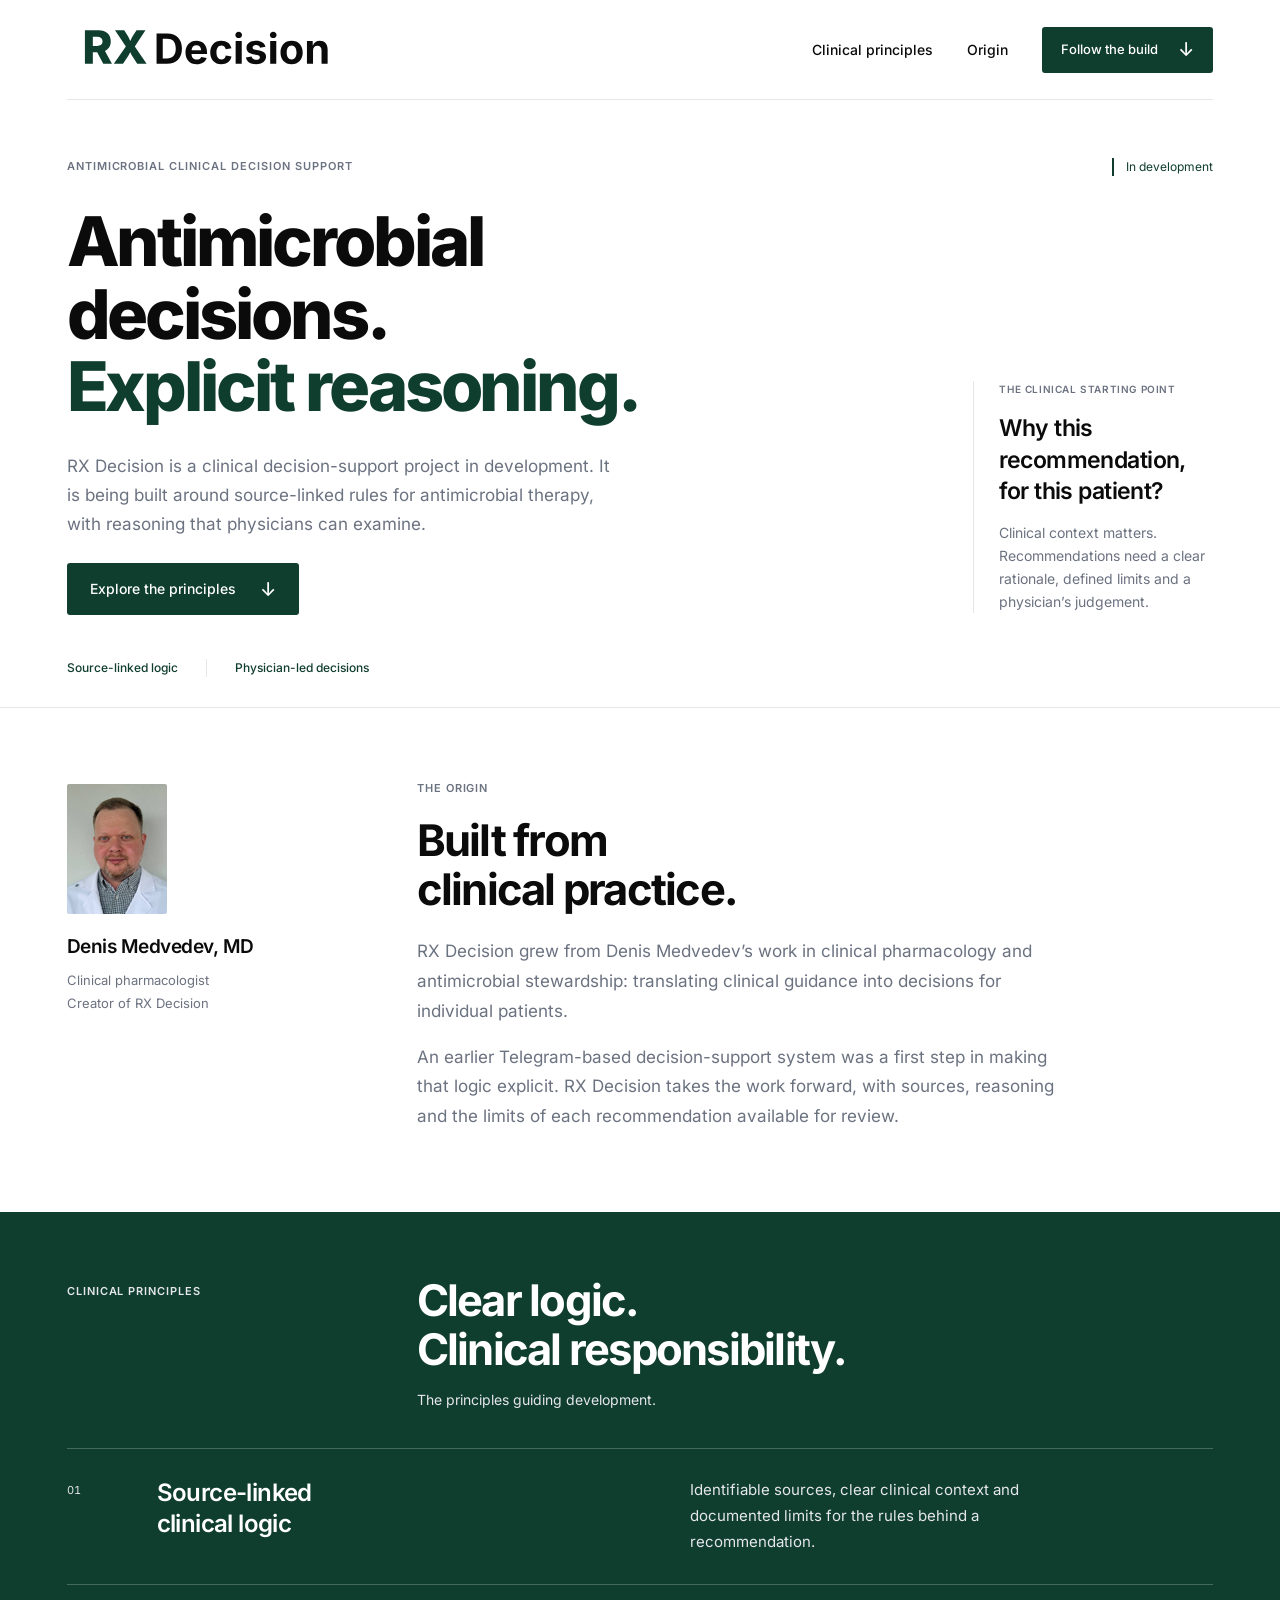
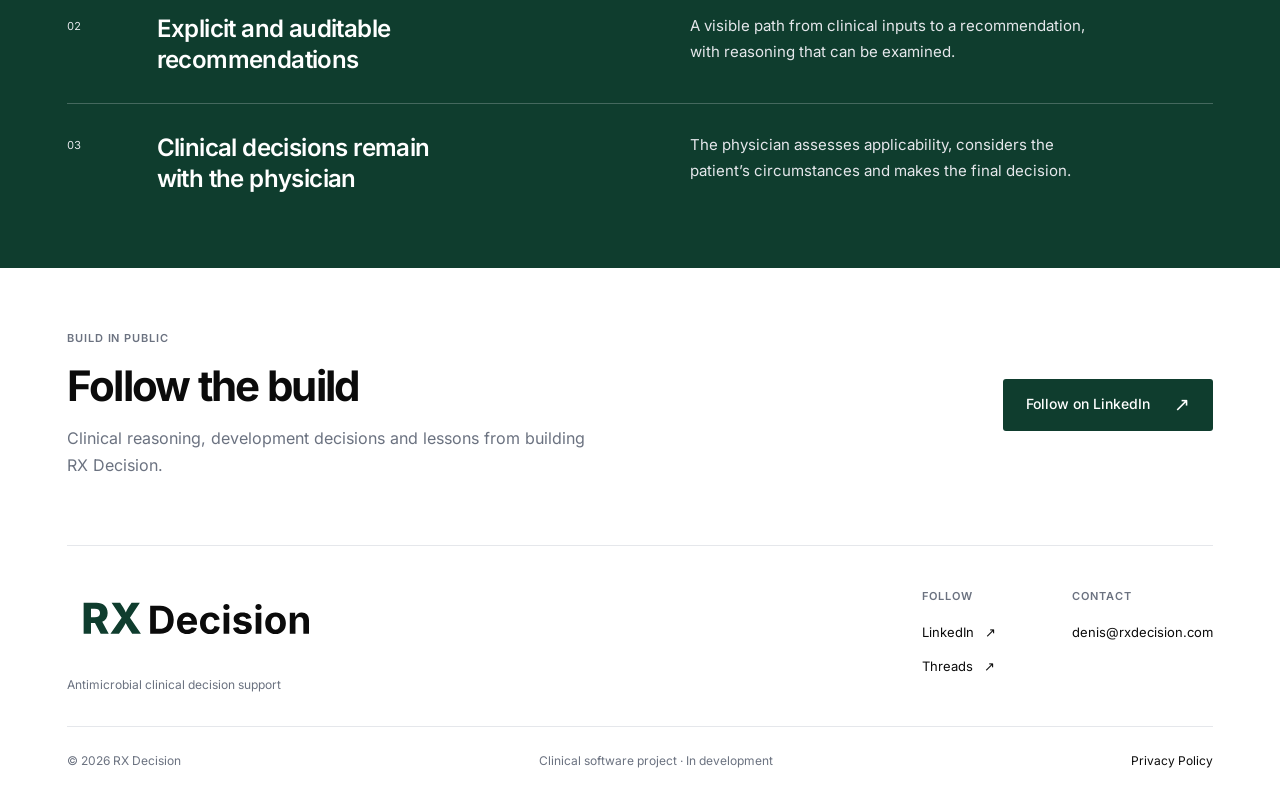
==== commit 0cf6eaa8: "Restore approved Brand v1 assets and align RX Decision website typography" ====
--- a/index.html
+++ b/index.html
@@ -8,7 +8,8 @@
   <meta name="theme-color" content="#0F3D2E">
   <meta name="robots" content="index,follow">
   <link rel="canonical" href="https://rxdecision.com/">
-  <link rel="icon" type="image/svg+xml" href="/assets/favicon.svg">
+  <link rel="icon" type="image/png" sizes="512x512" href="/assets/brand/rx_decision_app_icon_512.png">
+  <link rel="apple-touch-icon" href="/assets/brand/rx_decision_app_icon_512.png">
   <link rel="preload" href="/assets/fonts/inter-latin-variable.woff2" as="font" type="font/woff2" crossorigin>
   <meta property="og:type" content="website">
   <meta property="og:url" content="https://rxdecision.com/">
@@ -17,7 +18,7 @@
   <meta name="twitter:card" content="summary">
   <meta name="twitter:title" content="RX Decision">
   <meta name="twitter:description" content="Building clinical decision support that can be inspected.">
-  <link rel="stylesheet" href="./styles.css?v=20261023">
+  <link rel="stylesheet" href="./styles.css?v=20261023-brand-v1">
   <script src="./script.js?v=20261023" defer></script>
 </head>
 <body id="top">
@@ -25,7 +26,7 @@
   <header class="site-header">
     <div class="shell header-inner">
       <a class="brand" href="#top" aria-label="RX Decision home">
-        <span class="original-logo"><img src="/assets/rx-decision-logo-original.jpg" alt="RX Decision" width="1031" height="1536" decoding="async"></span>
+        <span class="brand-wordmark"><img src="/assets/brand/rx_decision_logo_horizontal.svg" alt="RX Decision" width="1600" height="360" decoding="async"></span>
       </a>
       <nav class="desktop-nav" aria-label="Primary navigation">
         <a href="#principles">Clinical principles</a>
@@ -52,17 +53,17 @@
         </div>
         <div class="hero-grid">
           <div class="hero-copy">
-            <h1 id="hero-heading"><span>Building clinical</span> <span>decision support</span> <span class="hero-emphasis">that can be inspected</span></h1>
-            <p class="hero-description">RX Decision is being developed to make the reasoning behind antimicrobial recommendations explicit, traceable to its sources and open to review</p>
+            <h1 id="hero-heading"><span>Antimicrobial</span> <span>decisions.</span> <span class="hero-emphasis">Explicit reasoning.</span></h1>
+            <p class="hero-description">RX Decision is a clinical decision-support project in development. It is being built around source-linked rules for antimicrobial therapy, with reasoning that physicians can examine.</p>
             <a class="button button-primary" href="#principles">Explore the principles <span aria-hidden="true">↓</span></a>
           </div>
           <aside class="hero-note" aria-label="The clinical starting point">
             <p class="eyebrow">The clinical starting point</p>
             <p class="clinical-question">Why this recommendation,<br>for this patient?</p>
-            <p class="note-body">The source, the reasoning and its limits should be available for review</p>
+            <p class="note-body">Clinical context matters. Recommendations need a clear rationale, defined limits and a physician’s judgement.</p>
           </aside>
         </div>
-        <p class="hero-signature"><span>Source-linked</span><span>Verifiable</span><span>Auditable</span></p>
+        <p class="hero-signature"><span>Source-linked logic</span><span>Physician-led decisions</span></p>
       </div>
     </section>
 
@@ -75,9 +76,9 @@
         </div>
         <div class="origin-copy">
           <p class="eyebrow">The origin</p>
-          <h2 id="origin-heading">RX Decision did not<br class="wide-break"> start with AI</h2>
-          <p>It grew from clinical pharmacology practice and work on antimicrobial stewardship. An earlier Telegram-based decision-support system was a first step in turning clinical knowledge into explicit rules</p>
-          <p>RX Decision takes that work forward, with a focus on making the sources, reasoning and limits behind antimicrobial recommendations available for review</p>
+          <h2 id="origin-heading">Built from<br class="wide-break"> clinical practice.</h2>
+          <p>RX Decision grew from Denis Medvedev’s work in clinical pharmacology and antimicrobial stewardship: translating clinical guidance into decisions for individual patients.</p>
+          <p>An earlier Telegram-based decision-support system was a first step in making that logic explicit. RX Decision takes the work forward, with sources, reasoning and the limits of each recommendation available for review.</p>
         </div>
       </div>
     </section>
@@ -87,25 +88,25 @@
         <div class="principles-header">
           <p class="eyebrow eyebrow-light">Clinical principles</p>
           <div>
-            <h2 id="principles-heading">The reasoning should<br class="wide-break"> be open to review</h2>
-            <p class="principles-intro">The principles guiding development</p>
+            <h2 id="principles-heading">Clear logic.<br class="wide-break"> Clinical responsibility.</h2>
+            <p class="principles-intro">The principles guiding development.</p>
           </div>
         </div>
         <ol class="principles-list">
           <li>
             <span class="principle-number" aria-hidden="true">01</span>
             <h3>Source-linked<br class="wide-break"> clinical logic</h3>
-            <p>Identifiable sources, clear clinical context and documented limits for the rules behind a recommendation</p>
+            <p>Identifiable sources, clear clinical context and documented limits for the rules behind a recommendation.</p>
           </li>
           <li>
             <span class="principle-number" aria-hidden="true">02</span>
             <h3>Explicit and auditable<br class="wide-break"> recommendations</h3>
-            <p>A visible path from clinical inputs to a recommendation, with reasoning that can be examined</p>
+            <p>A visible path from clinical inputs to a recommendation, with reasoning that can be examined.</p>
           </li>
           <li>
             <span class="principle-number" aria-hidden="true">03</span>
             <h3>Clinical decisions remain<br class="wide-break"> with the physician</h3>
-            <p>The physician assesses applicability, considers the patient’s circumstances and makes the final decision</p>
+            <p>The physician assesses applicability, considers the patient’s circumstances and makes the final decision.</p>
           </li>
         </ol>
       </div>
@@ -116,7 +117,7 @@
         <div>
           <p class="eyebrow">Build in public</p>
           <h2 id="follow-heading">Follow the build</h2>
-          <p class="follow-description">Clinical reasoning, development decisions and lessons from building RX Decision</p>
+          <p class="follow-description">Clinical reasoning, development decisions and lessons from building RX Decision.</p>
         </div>
         <a class="button button-primary" href="https://www.linkedin.com/in/drdenismedvedev" target="_blank" rel="noopener noreferrer">Follow on LinkedIn <span aria-hidden="true">↗</span><span class="visually-hidden"> (opens in a new tab)</span></a>
       </div>
@@ -127,7 +128,7 @@
     <div class="shell">
       <div class="footer-top">
         <div>
-          <a class="footer-brand" href="#top" aria-label="RX Decision home"><span class="original-logo"><img src="/assets/rx-decision-logo-original.jpg" alt="RX Decision" width="1031" height="1536" loading="lazy" decoding="async"></span></a>
+          <a class="footer-brand" href="#top" aria-label="RX Decision home"><span class="brand-wordmark"><img src="/assets/brand/rx_decision_logo_horizontal.svg" alt="RX Decision" width="1600" height="360" loading="lazy" decoding="async"></span></a>
           <p class="footer-description">Antimicrobial clinical decision support</p>
         </div>
         <div class="footer-navigation">
--- a/styles.css
+++ b/styles.css
@@ -33,16 +33,17 @@
 .skip-link { position: absolute; z-index: 100; top: 12px; left: 24px; padding: 14px 20px; background: var(--green); color: var(--white); transform: translateY(-160%); }
 .skip-link:focus { transform: translateY(0); outline: 2px solid var(--black); }
 
-/* The original bitmap is unchanged. This window only hides its empty margins. */
-.original-logo { position: relative; display: block; overflow: hidden; width: 210px; aspect-ratio: 855 / 205; }
-.original-logo img { position: absolute; width: 120.585%; max-width: none; height: auto; left: -10.292%; top: -331.707%; }
+/* Unchanged Brand v1 SVG. Only the surplus transparent right margin is outside
+   this 1280 × 360 display window; every logo path remains visible. */
+.brand-wordmark { display: block; overflow: hidden; width: 280px; aspect-ratio: 1280 / 360; }
+.brand-wordmark img { width: 125%; max-width: none; height: auto; }
 .site-header { background: var(--white); }
 .header-inner { min-height: 100px; display: flex; align-items: center; justify-content: space-between; gap: 24px; border-bottom: 1px solid var(--light-gray); }
 .brand, .footer-brand { flex-shrink: 0; display: inline-block; }
 .desktop-nav { display: flex; align-items: center; gap: 34px; font-size: 14px; font-weight: 500; }
 .desktop-nav > a:not(.button) { padding-block: 15px; }
 .desktop-nav > a:not(.button):hover, .footer-link-group a:hover, .footer-bottom a:hover, .legal-back:hover { text-decoration: underline; text-underline-offset: 5px; }
-.button { display: inline-flex; align-items: center; justify-content: center; gap: 24px; min-height: 52px; border: 1px solid transparent; border-radius: 3px; padding: 15px 22px; font-size: 14px; font-weight: 550; line-height: 1.35; transition: background-color .16s ease, color .16s ease; }
+.button { display: inline-flex; align-items: center; justify-content: center; gap: 24px; min-height: 52px; border: 1px solid transparent; border-radius: 3px; padding: 15px 22px; font-size: 14px; font-weight: 500; line-height: 1.35; transition: background-color .16s ease, color .16s ease; }
 .button > [aria-hidden] { font-size: 19px; line-height: 1; }
 .button-primary { background: var(--green); color: var(--white); }
 .button-primary:hover { background: var(--black); }
@@ -54,13 +55,13 @@
 .hero-intro { display: flex; justify-content: space-between; align-items: center; gap: 24px; margin-bottom: 30px; }
 .development-status { margin: 0; padding-left: 12px; border-left: 2px solid var(--green); color: var(--green); font-size: 12px; line-height: 1.5; white-space: nowrap; }
 .hero-grid { display: grid; grid-template-columns: minmax(0, 1fr) 240px; gap: 48px; align-items: end; }
-.hero h1 { margin: 0; font-size: clamp(46px, 5.35vw, 78px); font-weight: 560; line-height: 1.04; letter-spacing: -.055em; }
+.hero h1 { margin: 0; font-size: clamp(46px, 5.35vw, 78px); font-weight: 800; line-height: 1.06; letter-spacing: -.045em; }
 .hero h1 > span { display: block; }
 .hero-emphasis { color: var(--green); }
 .hero-description { max-width: 560px; margin: 28px 0 25px; font-size: 17px; line-height: 1.7; color: var(--cool-gray); }
 .hero-note { padding-left: 25px; border-left: 1px solid var(--light-gray); margin-bottom: 2px; }
 .hero-note .eyebrow { font-size: 10px; letter-spacing: .06em; }
-.clinical-question { margin: 16px 0 14px; font-size: 23px; line-height: 1.36; font-weight: 500; letter-spacing: -.025em; }
+.clinical-question { margin: 16px 0 14px; font-size: 23px; line-height: 1.36; font-weight: 600; letter-spacing: -.025em; }
 .note-body { color: var(--cool-gray); font-size: 14px; line-height: 1.65; margin: 0; }
 .hero-signature { display: flex; gap: 28px; margin: 44px 0 0; color: var(--green); font-size: 12px; line-height: 1.5; font-weight: 500; }
 .hero-signature span + span { padding-left: 28px; border-left: 1px solid var(--light-gray); }
@@ -71,7 +72,7 @@
 .portrait { width: 100px; height: 130px; object-fit: contain; border-radius: 2px; margin-bottom: 20px; }
 .person-name { font-size: 19px; line-height: 1.4; font-weight: 600; letter-spacing: -.025em; margin: 0 0 8px; }
 .person-role { color: var(--cool-gray); font-size: 13px; line-height: 1.75; margin: 0; }
-h2 { font-size: clamp(32px, 3.4vw, 46px); line-height: 1.12; letter-spacing: -.04em; font-weight: 530; }
+h2 { font-size: clamp(32px, 3.4vw, 46px); line-height: 1.12; letter-spacing: -.04em; font-weight: 700; }
 .origin-copy .eyebrow { margin-bottom: 18px; }
 .origin-copy h2 { margin: 0 0 24px; }
 .origin-copy > p:not(.eyebrow) { max-width: 640px; margin: 0 0 16px; font-size: 17px; line-height: 1.75; color: var(--cool-gray); }
@@ -86,7 +87,7 @@
 .principles-list { list-style: none; margin: 0; padding: 0; }
 .principles-list li { display: grid; grid-template-columns: 54px minmax(0, .95fr) minmax(0, 1fr); gap: 36px; padding: 28px 0; border-top: 1px solid rgb(229 231 235 / 25%); align-items: start; }
 .principle-number { font-size: 11px; line-height: 1.8; font-variant-numeric: tabular-nums; color: var(--light-gray); padding-top: 4px; }
-.principles-list h3 { margin: 0; font-size: 24px; font-weight: 500; line-height: 1.3; letter-spacing: -.025em; }
+.principles-list h3 { margin: 0; font-size: 24px; font-weight: 600; line-height: 1.3; letter-spacing: -.025em; }
 .principles-list p { margin: 0; max-width: 410px; color: var(--light-gray); font-size: 15px; line-height: 1.75; }
 
 .follow-section { padding: 62px 0 66px; }
@@ -98,20 +99,20 @@
 .site-footer { color: var(--black); background: var(--white); }
 .site-footer > .shell { border-top: 1px solid var(--light-gray); }
 .footer-top { display: grid; grid-template-columns: 1fr auto; gap: 48px; padding: 38px 0 30px; }
-.footer-brand .original-logo { width: 174px; }
+.footer-brand .brand-wordmark { width: 260px; }
 .footer-description { color: var(--cool-gray); font-size: 12px; line-height: 1.7; margin: 14px 0 0; }
 .footer-navigation { display: flex; gap: 76px; padding-top: 4px; }
-.footer-label { margin: 0 0 9px; color: var(--cool-gray); text-transform: uppercase; font-size: 10px; line-height: 1.6; font-weight: 600; letter-spacing: .08em; }
+.footer-label { margin: 0 0 9px; color: var(--cool-gray); text-transform: uppercase; font-size: 11px; line-height: 1.6; font-weight: 600; letter-spacing: .08em; }
 .footer-link-group a { display: block; min-height: 34px; padding: 6px 0; font-size: 13px; line-height: 1.7; }
 .footer-link-group a > [aria-hidden] { margin-left: 7px; }
-.footer-bottom { display: flex; justify-content: space-between; align-items: center; gap: 20px; min-height: 66px; padding: 16px 0; border-top: 1px solid var(--light-gray); font-size: 11px; line-height: 1.7; color: var(--cool-gray); }
+.footer-bottom { display: flex; justify-content: space-between; align-items: center; gap: 20px; min-height: 66px; padding: 16px 0; border-top: 1px solid var(--light-gray); font-size: 12px; line-height: 1.7; color: var(--cool-gray); }
 .footer-bottom p { margin: 0; }
 .footer-bottom > a { color: var(--black); padding-block: 8px; }
 
 /* Shared presentation for the existing privacy notice; its text is unchanged. */
 .legal-main { padding: 64px 0 80px; }
 .legal-copy { max-width: 800px; }
-.legal-copy h1 { font-size: clamp(40px, 5vw, 60px); font-weight: 550; line-height: 1.1; letter-spacing: -.045em; margin: 16px 0; }
+.legal-copy h1 { font-size: clamp(40px, 5vw, 60px); font-weight: 800; line-height: 1.1; letter-spacing: -.045em; margin: 16px 0; }
 .legal-date { font-size: 13px; color: var(--cool-gray); margin: 0 0 32px; }
 .legal-copy .legal-intro { font-size: 19px; line-height: 1.7; color: var(--black); }
 .legal-copy section { border-top: 1px solid var(--light-gray); margin-top: 30px; padding-top: 26px; }
@@ -122,7 +123,7 @@
 .legal-copy li { margin-bottom: 8px; }
 .legal-copy a { color: var(--green); text-decoration: underline; text-underline-offset: 3px; overflow-wrap: anywhere; }
 .legal-copy address { font-style: normal; }
-.legal-back { font-size: 13px; font-weight: 500; color: var(--green); padding-block: 12px; }
+.legal-back { display: inline-flex; align-items: center; min-height: 44px; white-space: nowrap; font-size: 13px; font-weight: 500; color: var(--green); padding-block: 12px; }
 .legal-footer-top { display: flex; justify-content: space-between; align-items: center; padding-block: 28px; gap: 24px; }
 .legal-footer-links { display: flex; gap: 24px; font-size: 13px; }
 .legal-footer-links a { padding-block: 12px; }
@@ -143,7 +144,7 @@
 @media (max-width: 860px) {
   :root { --page-pad: 32px; }
   .header-inner { min-height: 82px; }
-  .brand .original-logo { width: 180px; }
+  .brand-wordmark { width: 250px; }
   .desktop-nav { display: none; }
   .menu-toggle { display: inline-flex; align-items: center; gap: 14px; min-height: 44px; background: var(--white); color: var(--black); padding: 8px 0 8px 12px; border: 0; }
   .menu-label { font-size: 13px; font-weight: 500; }
@@ -177,21 +178,21 @@
 }
 @media (max-width: 620px) {
   :root { --page-pad: 24px; }
-  .header-inner { min-height: 76px; gap: 16px; }
-  .brand .original-logo { width: 168px; }
+  .header-inner { min-height: 76px; gap: 12px; }
+  .brand-wordmark, .footer-brand .brand-wordmark { width: 232px; }
   .hero { padding: 34px 0 25px; }
   .hero-intro { display: block; margin-bottom: 26px; }
   .hero-intro .eyebrow { font-size: 10px; letter-spacing: .065em; max-width: 290px; }
   .development-status { font-size: 11px; margin-top: 14px; }
-  .hero h1 { font-size: clamp(34px, 9.45vw, 54px); letter-spacing: -.055em; line-height: 1.08; }
+  .hero h1 { font-size: clamp(34px, 9.45vw, 54px); letter-spacing: -.045em; line-height: 1.08; }
   .hero-description { margin-top: 23px; font-size: 15px; line-height: 1.75; }
   .button { min-height: 50px; font-size: 13px; padding: 14px 18px; gap: 26px; }
-  .hero-signature { gap: 17px; font-size: 11px; margin-top: 30px; }
-  .hero-signature span + span { padding-left: 17px; }
+  .hero-signature { gap: 16px; font-size: 11px; margin-top: 30px; }
+  .hero-signature span + span { padding-left: 16px; }
   .origin-section { padding: 44px 0 48px; }
   .origin-grid { grid-template-columns: 1fr; gap: 30px; }
-  .origin-profile { display: grid; grid-template-columns: 70px minmax(0, 1fr); grid-template-rows: auto auto; column-gap: 18px; align-content: start; }
-  .portrait { width: 70px; height: 91px; grid-row: 1 / 3; margin: 0; }
+  .origin-profile { display: grid; grid-template-columns: 90px minmax(0, 1fr); grid-template-rows: auto auto; column-gap: 18px; align-content: start; }
+  .portrait { width: 90px; height: 117px; grid-row: 1 / 3; margin: 0; }
   .person-name { align-self: end; margin-bottom: 5px; font-size: 17px; }
   .person-role { font-size: 12px; line-height: 1.7; }
   .origin-copy .eyebrow { margin-bottom: 14px; }
@@ -213,9 +214,9 @@
   .follow-grid > .button { justify-self: start; }
   .footer-top { grid-template-columns: 1fr; gap: 28px; padding: 30px 0; }
   .footer-navigation { display: grid; grid-template-columns: .75fr 1.25fr; gap: 20px; }
-  .footer-description { font-size: 11px; }
+  .footer-description { font-size: 12px; }
   .footer-link-group a { min-height: 40px; font-size: 12px; padding-block: 9px; }
-  .footer-bottom { display: grid; grid-template-columns: 1fr auto; font-size: 10px; gap: 4px 16px; padding: 18px 0 22px; }
+  .footer-bottom { display: grid; grid-template-columns: 1fr auto; font-size: 12px; gap: 4px 16px; padding: 18px 0 22px; }
   .footer-bottom p:nth-child(2) { grid-column: 1 / -1; grid-row: 2; }
   .footer-bottom a { grid-column: 2; grid-row: 1; }
   .legal-main { padding: 40px 0 55px; }
@@ -223,18 +224,20 @@
   .legal-copy .legal-intro { font-size: 17px; }
   .legal-copy p, .legal-copy li, .legal-copy address { font-size: 15px; }
   .legal-copy h2 { font-size: 22px; }
-  .legal-header .original-logo { width: 145px; }
-  .legal-back { font-size: 11px; }
+  .legal-back { font-size: 12px; }
   .legal-footer-top { align-items: start; flex-direction: column; gap: 20px; }
 }
 @media (max-width: 360px) {
   :root { --page-pad: 20px; }
-  .brand .original-logo { width: 150px; }
+  .header-inner { gap: 10px; }
+  .brand-wordmark, .footer-brand .brand-wordmark { width: 210px; }
+  .menu-toggle { min-width: 44px; justify-content: center; padding-inline: 12px; }
+  .menu-label { display: none; }
   .hero h1 { font-size: 34px; }
   .hero-signature { gap: 13px; font-size: 10px; }
   .hero-signature span + span { padding-left: 13px; }
   .footer-navigation { grid-template-columns: 1fr; }
-  .legal-header .original-logo { width: 128px; }
+  .legal-header .header-inner { gap: 8px; }
 }
 @media (prefers-reduced-motion: reduce) {
   html { scroll-behavior: auto; }
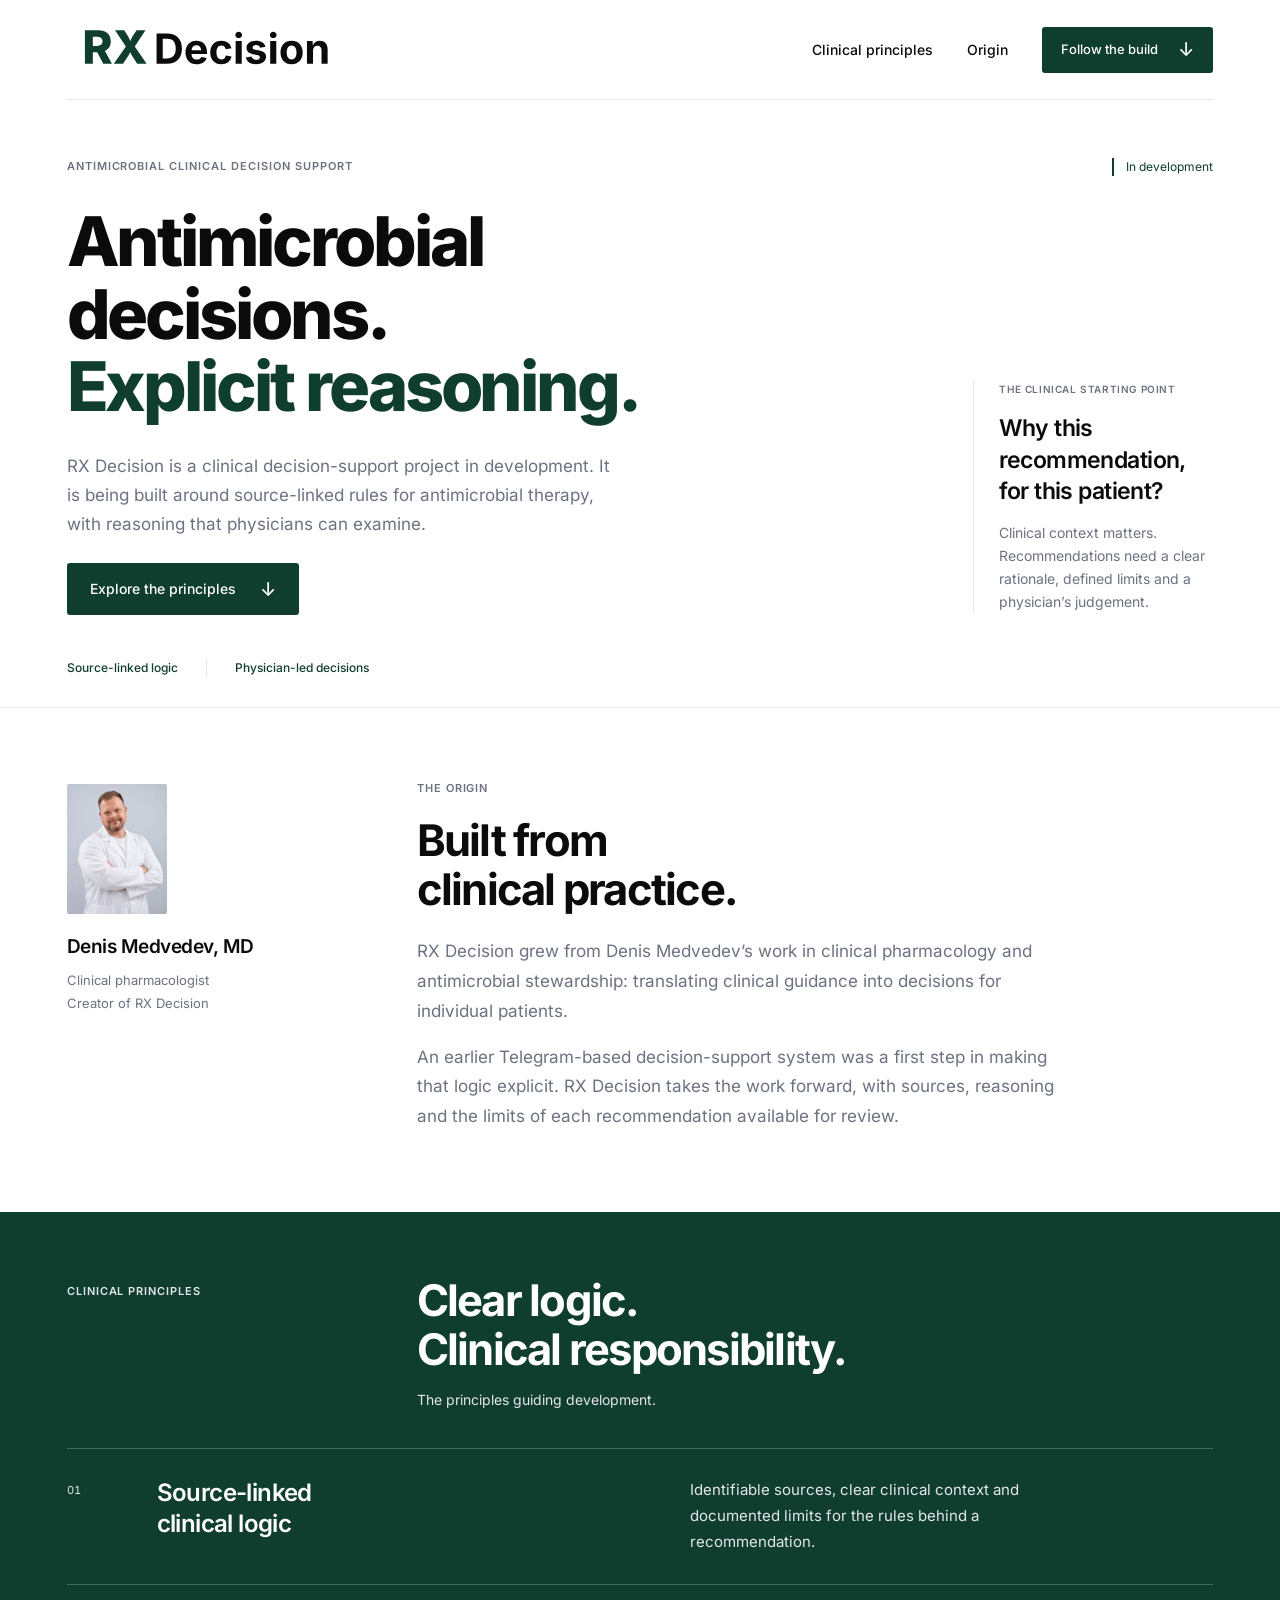
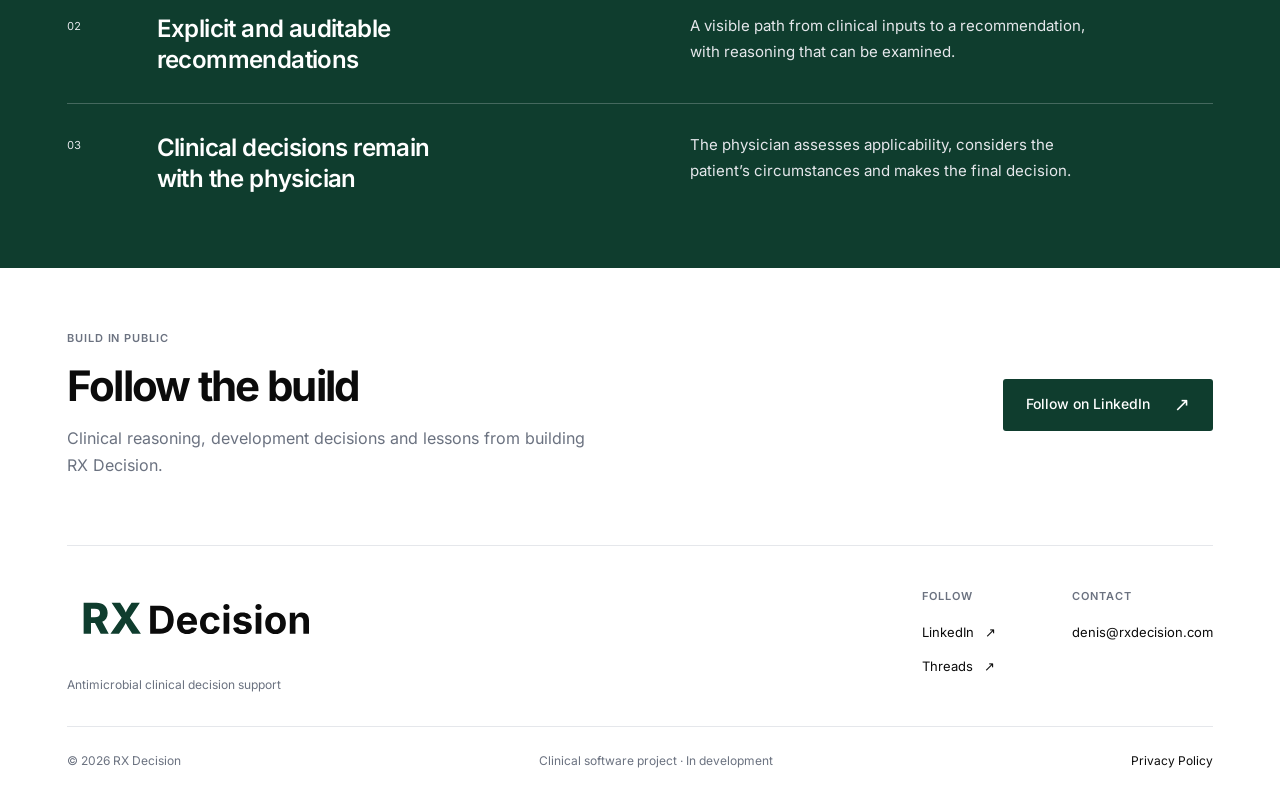
==== commit fb1397bf: "Publish user-approved founder portrait from supplied photographs Replace the congress headshot with " ====
--- a/index.html
+++ b/index.html
@@ -70,7 +70,7 @@
     <section id="origin" class="origin-section" aria-labelledby="origin-heading" tabindex="-1">
       <div class="shell origin-grid">
         <div class="origin-profile">
-          <img class="portrait" src="/assets/denis-medvedev.jpg" alt="Denis Medvedev, MD" width="100" height="130" loading="lazy" decoding="async">
+          <img class="portrait" src="/assets/denis-medvedev-portrait-approved-20261023.webp" alt="Denis Medvedev, MD" width="400" height="520" loading="lazy" decoding="async">
           <p class="person-name">Denis Medvedev, MD</p>
           <p class="person-role">Clinical pharmacologist<br>Creator of RX Decision</p>
         </div>
